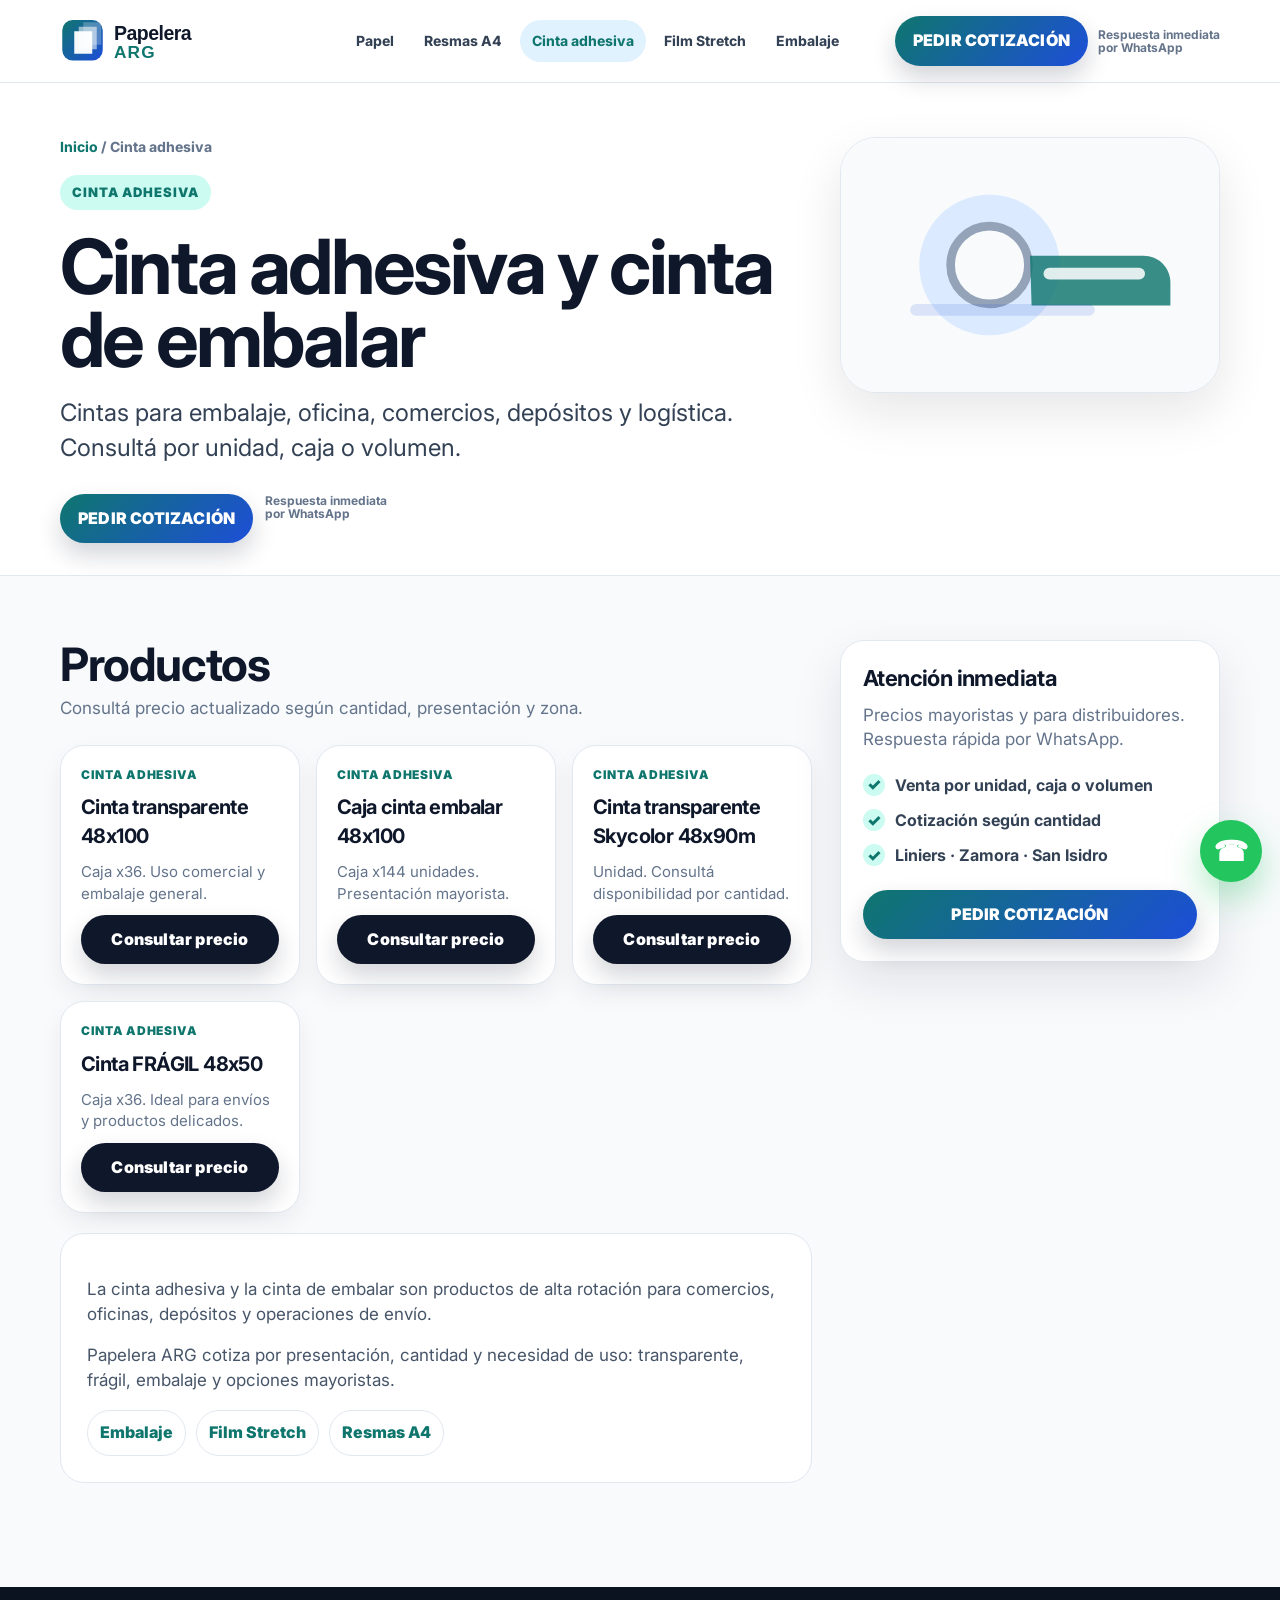
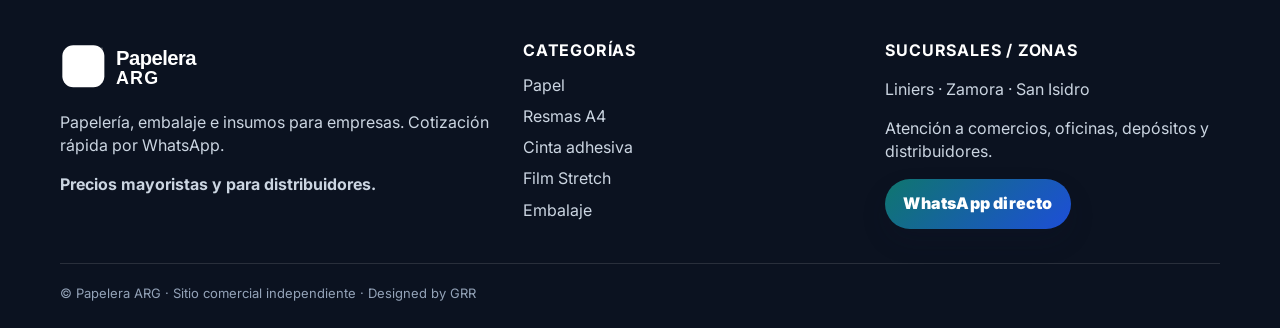
==== cinta-adhesiva.html @ 64fb4a9f "Add files via upload" ====
<!doctype html>
<html lang="es-AR">
<head>
  <meta charset="utf-8">
  <meta name="viewport" content="width=device-width, initial-scale=1">
  <title>Cinta adhesiva y cinta de embalar | Papelera ARG</title>
  <meta name="description" content="Cinta adhesiva, cinta transparente, cinta de embalar y cinta frágil. Cotización para empresas y distribuidores.">
  <link rel="canonical" href="https://www.papelera-arg.com.ar/cinta-adhesiva.html">
  <meta property="og:title" content="Cinta adhesiva y cinta de embalar | Papelera ARG">
  <meta property="og:description" content="Cinta adhesiva, cinta transparente, cinta de embalar y cinta frágil. Cotización para empresas y distribuidores.">
  <meta property="og:type" content="website">
  <meta property="og:url" content="https://www.papelera-arg.com.ar/cinta-adhesiva.html">
  <link rel="icon" href="assets/img/favicon.svg" type="image/svg+xml">
  <link rel="preconnect" href="https://fonts.googleapis.com">
  <link rel="preconnect" href="https://fonts.gstatic.com" crossorigin>
  <link href="https://fonts.googleapis.com/css2?family=Inter:wght@400;600;700;800;900&display=swap" rel="stylesheet">
  <link rel="stylesheet" href="assets/style.css">
  <script type="application/ld+json">
  {
    "@context":"https://schema.org",
    "@type":"LocalBusiness",
    "name":"Papelera ARG",
    "url":"https://www.papelera-arg.com.ar/cinta-adhesiva.html",
    "areaServed":"Argentina",
    "description":"Papelería, embalaje e insumos para empresas. Resmas A4, papel para impresora, cinta adhesiva, film stretch y embalaje.",
    "sameAs":[]
  }
  </script>
</head>
<body><header class="topbar">
  <div class="container nav">
    <a class="logo" href="index.html" aria-label="Papelera ARG"><img src="assets/img/logo.svg" alt="Papelera ARG"></a>
    <nav class="menu" data-menu><a class="" href="papel.html">Papel</a><a class="" href="resmas-a4.html">Resmas A4</a><a class="active" href="cinta-adhesiva.html">Cinta adhesiva</a><a class="" href="film-stretch.html">Film Stretch</a><a class="" href="embalaje.html">Embalaje</a></nav>
    <div class="cta-top">
      <a class="btn primary" href="https://wa.me/5491159468220?text=Hola%2C%20vengo%20de%20Papelera%20ARG.%20Quiero%20pedir%20cotizaci%C3%B3n%20por%20Cinta%20adhesiva." target="_blank" rel="noopener">PEDIR COTIZACIÓN</a>
      <span class="micro">Respuesta inmediata<br>por WhatsApp</span>
    </div>
    <button class="mobile-toggle" data-menu-toggle>Menú</button>
  </div>
</header>
<main>
<section class="page-hero">
  <div class="container page-grid">
    <div>
      <div class="breadcrumb"><a href="index.html">Inicio</a> / Cinta adhesiva</div>
      <span class="kicker">Cinta adhesiva</span>
      <h1>Cinta adhesiva y cinta de embalar</h1>
      <p class="lead">Cintas para embalaje, oficina, comercios, depósitos y logística. Consultá por unidad, caja o volumen.</p>
      <div class="hero-actions"><a class="btn primary" href="https://wa.me/5491159468220?text=Hola%2C%20vengo%20de%20Papelera%20ARG.%20Quiero%20pedir%20cotizaci%C3%B3n%20por%20Cinta%20adhesiva.">PEDIR COTIZACIÓN</a><span class="micro">Respuesta inmediata<br>por WhatsApp</span></div>
    </div>
    <div class="hero-visual"><img src="assets/img/cinta.svg" alt="Cinta adhesiva"></div>
  </div>
</section>
<section class="section">
  <div class="container page-grid">
    <div>
      <div class="section-head"><div><h2>Productos</h2><p>Consultá precio actualizado según cantidad, presentación y zona.</p></div></div>
      <div class="products"><article class="card product">
  <div class="eyebrow">Cinta adhesiva</div>
  <h3>Cinta transparente 48x100</h3>
  <p>Caja x36. Uso comercial y embalaje general.</p>
  <a class="btn full" href="https://wa.me/5491159468220?text=Hola%2C%20vengo%20de%20Papelera%20ARG.%20Quiero%20cotizar%20Cinta%20transparente%2048x100%20caja%20x36." target="_blank" rel="noopener">Consultar precio</a>
</article><article class="card product">
  <div class="eyebrow">Cinta adhesiva</div>
  <h3>Caja cinta embalar 48x100</h3>
  <p>Caja x144 unidades. Presentación mayorista.</p>
  <a class="btn full" href="https://wa.me/5491159468220?text=Hola%2C%20vengo%20de%20Papelera%20ARG.%20Quiero%20cotizar%20caja%20de%20cinta%20embalar%2048x100%20x144." target="_blank" rel="noopener">Consultar precio</a>
</article><article class="card product">
  <div class="eyebrow">Cinta adhesiva</div>
  <h3>Cinta transparente Skycolor 48x90m</h3>
  <p>Unidad. Consultá disponibilidad por cantidad.</p>
  <a class="btn full" href="https://wa.me/5491159468220?text=Hola%2C%20vengo%20de%20Papelera%20ARG.%20Quiero%20cotizar%20Cinta%20transparente%20Skycolor%2048x90m." target="_blank" rel="noopener">Consultar precio</a>
</article><article class="card product">
  <div class="eyebrow">Cinta adhesiva</div>
  <h3>Cinta FRÁGIL 48x50</h3>
  <p>Caja x36. Ideal para envíos y productos delicados.</p>
  <a class="btn full" href="https://wa.me/5491159468220?text=Hola%2C%20vengo%20de%20Papelera%20ARG.%20Quiero%20cotizar%20Cinta%20FR%C3%81GIL%2048x50%20caja%20x36." target="_blank" rel="noopener">Consultar precio</a>
</article></div>
      <div class="seo-text">
        <p>La cinta adhesiva y la cinta de embalar son productos de alta rotación para comercios, oficinas, depósitos y operaciones de envío.</p><p>Papelera ARG cotiza por presentación, cantidad y necesidad de uso: transparente, frágil, embalaje y opciones mayoristas.</p>
        <div class="related"><a href="embalaje.html">Embalaje</a><a href="film-stretch.html">Film Stretch</a><a href="resmas-a4.html">Resmas A4</a></div>
      </div>
    </div>
    <aside class="sidebox">
      <h3>Atención inmediata</h3>
      <p class="muted">Precios mayoristas y para distribuidores. Respuesta rápida por WhatsApp.</p>
      <div class="checks">
        <div class="check">Venta por unidad, caja o volumen</div>
        <div class="check">Cotización según cantidad</div>
        <div class="check">Liniers · Zamora · San Isidro</div>
      </div>
      <a class="btn primary full" href="https://wa.me/5491159468220?text=Hola%2C%20vengo%20de%20Papelera%20ARG.%20Quiero%20pedir%20cotizaci%C3%B3n%20por%20Cinta%20adhesiva.">PEDIR COTIZACIÓN</a>
    </aside>
  </div>
</section>
</main><footer class="footer">
  <div class="container">
    <div class="footer-grid">
      <div>
        <img src="assets/img/logo.svg" alt="Papelera ARG" style="height:56px;filter:brightness(0) invert(1);margin-bottom:14px">
        <p>Papelería, embalaje e insumos para empresas. Cotización rápida por WhatsApp.</p>
        <p><strong>Precios mayoristas y para distribuidores.</strong></p>
      </div>
      <div>
        <h4>Categorías</h4>
        <div class="footer-links">
          <a href="papel.html">Papel</a><a href="resmas-a4.html">Resmas A4</a><a href="cinta-adhesiva.html">Cinta adhesiva</a><a href="film-stretch.html">Film Stretch</a><a href="embalaje.html">Embalaje</a>
        </div>
      </div>
      <div>
        <h4>Sucursales / zonas</h4>
        <p>Liniers · Zamora · San Isidro</p>
        <p>Atención a comercios, oficinas, depósitos y distribuidores.</p>
        <a class="btn primary" href="https://wa.me/5491159468220?text=Hola%2C%20vengo%20de%20Papelera%20ARG.%20Quiero%20pedir%20una%20cotizaci%C3%B3n.">WhatsApp directo</a>
      </div>
    </div>
    <div class="copy">© Papelera ARG · Sitio comercial independiente · Designed by GRR</div>
  </div>
</footer>
<a class="float-wa" href="https://wa.me/5491159468220?text=Hola%2C%20vengo%20de%20Papelera%20ARG.%20Quiero%20pedir%20una%20cotizaci%C3%B3n.">☎</a>
<script src="assets/app.js"></script>
</body></html>
---- assets/style.css ----
:root{
  --bg:#f8fafc;
  --paper:#ffffff;
  --ink:#0f172a;
  --muted:#64748b;
  --line:#e2e8f0;
  --brand:#0f766e;
  --brand2:#1d4ed8;
  --accent:#0ea5e9;
  --dark:#0b1220;
  --shadow:0 20px 50px rgba(15,23,42,.10);
  --radius:24px;
}
*{box-sizing:border-box}
html{scroll-behavior:smooth}
body{margin:0;font-family:Inter,system-ui,-apple-system,Segoe UI,Roboto,Arial,sans-serif;color:var(--ink);background:var(--bg);line-height:1.45}
a{color:inherit;text-decoration:none}
img{max-width:100%;display:block}
.container{width:min(1160px,92vw);margin:auto}
.topbar{position:sticky;top:0;z-index:50;background:rgba(255,255,255,.92);backdrop-filter:blur(16px);border-bottom:1px solid var(--line)}
.nav{height:82px;display:flex;align-items:center;gap:22px;justify-content:space-between}
.logo{display:flex;align-items:center;min-width:190px}
.logo img{height:54px;width:auto}
.menu{display:flex;align-items:center;gap:6px;flex:1;justify-content:center}
.menu a{font-size:14px;font-weight:750;color:#334155;padding:11px 12px;border-radius:999px;white-space:nowrap}
.menu a:hover,.menu a.active{background:#e0f2fe;color:#0f766e}
.cta-top{display:flex;align-items:center;gap:10px;white-space:nowrap}
.btn{display:inline-flex;align-items:center;justify-content:center;border:0;border-radius:999px;padding:13px 18px;font-weight:900;letter-spacing:.2px;cursor:pointer;transition:.18s;background:var(--ink);color:#fff;box-shadow:0 12px 24px rgba(15,23,42,.18)}
.btn:hover{transform:translateY(-1px);box-shadow:0 16px 30px rgba(15,23,42,.22)}
.btn.primary{background:linear-gradient(135deg,var(--brand),var(--brand2));color:#fff}
.btn.light{background:#fff;color:var(--ink);border:1px solid var(--line);box-shadow:none}
.btn.full{width:100%}
.micro{font-size:12px;color:var(--muted);font-weight:700;line-height:1.1;display:block}
.mobile-toggle{display:none;background:#fff;border:1px solid var(--line);border-radius:14px;padding:11px 12px;font-weight:900;color:var(--ink)}
.hero{padding:66px 0 34px;background:radial-gradient(circle at 75% 10%,#dbeafe 0,transparent 35%),linear-gradient(180deg,#ffffff 0,#f8fafc 100%)}
.hero-grid{display:grid;grid-template-columns:1.05fr .95fr;gap:40px;align-items:center}
.kicker{display:inline-flex;align-items:center;gap:8px;color:#0f766e;font-weight:900;font-size:13px;text-transform:uppercase;letter-spacing:.9px;background:#ccfbf1;padding:8px 12px;border-radius:999px}
h1{font-size:clamp(38px,6vw,76px);letter-spacing:-2.8px;line-height:.96;margin:20px 0;color:var(--ink)}
.lead{font-size:clamp(18px,2.2vw,24px);color:#334155;max-width:710px;margin:0 0 28px}
.hero-actions{display:flex;gap:12px;flex-wrap:wrap;margin-top:24px}
.trust-row{display:grid;grid-template-columns:repeat(3,1fr);gap:12px;margin-top:28px}
.trust{background:#fff;border:1px solid var(--line);border-radius:18px;padding:14px 16px;box-shadow:0 8px 22px rgba(15,23,42,.05)}
.trust strong{display:block;font-size:15px}.trust span{font-size:13px;color:var(--muted);font-weight:650}
.hero-visual{border-radius:36px;overflow:hidden;box-shadow:var(--shadow);border:1px solid #e2e8f0;background:#fff}
.section{padding:64px 0}
.section.tight{padding:42px 0}
.section-head{display:flex;align-items:end;justify-content:space-between;gap:20px;margin-bottom:24px}
h2{font-size:clamp(28px,4vw,46px);letter-spacing:-1.4px;line-height:1.05;margin:0}
.section-head p,.muted{color:var(--muted);font-size:17px;margin:8px 0 0;max-width:680px}
.grid{display:grid;gap:18px}
.grid.cols-5{grid-template-columns:repeat(5,1fr)}
.grid.cols-3{grid-template-columns:repeat(3,1fr)}
.grid.cols-2{grid-template-columns:repeat(2,1fr)}
.card{background:#fff;border:1px solid var(--line);border-radius:var(--radius);padding:20px;box-shadow:0 10px 25px rgba(15,23,42,.06);min-height:100%}
.cat-card{padding:0;overflow:hidden;display:flex;flex-direction:column}
.cat-card img{aspect-ratio:1.35/1;object-fit:cover;background:#f1f5f9}
.cat-body{padding:20px;display:flex;flex-direction:column;gap:12px;flex:1}
h3{font-size:22px;letter-spacing:-.6px;margin:0}
.card p{color:var(--muted);margin:0;font-size:15px}
.tags{display:flex;gap:8px;flex-wrap:wrap;margin-top:auto}
.tag{font-size:12px;font-weight:850;color:#0f766e;background:#ccfbf1;padding:7px 9px;border-radius:999px}
.dark-band{background:#0b1220;color:#fff;padding:62px 0;border-radius:36px;margin:16px 0;overflow:hidden;position:relative}
.dark-band:before{content:"";position:absolute;inset:-100px -20%;background:radial-gradient(circle at 80% 20%,rgba(14,165,233,.35),transparent 34%),radial-gradient(circle at 10% 50%,rgba(15,118,110,.45),transparent 30%)}
.dark-band .container{position:relative}
.dark-band h2,.dark-band h3{color:#fff}.dark-band p{color:#cbd5e1}
.eco{display:grid;grid-template-columns:1fr 1fr;gap:22px;align-items:center}
.eco-list{display:grid;gap:12px;margin-top:22px}
.eco-item{background:rgba(255,255,255,.08);border:1px solid rgba(255,255,255,.14);border-radius:16px;padding:14px 16px;font-weight:800;color:#e2e8f0}
.products{display:grid;grid-template-columns:repeat(3,1fr);gap:16px}
.product{display:flex;flex-direction:column;gap:10px}
.product .eyebrow{font-size:12px;text-transform:uppercase;letter-spacing:.7px;color:#0f766e;font-weight:950}
.product h3{font-size:20px}.product p{min-height:44px}
.branch-grid{display:grid;grid-template-columns:repeat(3,1fr);gap:16px}
.branch{background:#fff;border:1px solid var(--line);border-radius:20px;padding:18px}.branch strong{font-size:18px}.branch p{margin:6px 0 0;color:var(--muted)}
.page-hero{padding:54px 0 32px;background:#fff;border-bottom:1px solid var(--line)}
.breadcrumb{color:var(--muted);font-weight:750;font-size:14px;margin-bottom:18px}.breadcrumb a{color:#0f766e}
.page-grid{display:grid;grid-template-columns:1fr 380px;gap:28px;align-items:start}
.sidebox{position:sticky;top:104px;background:#fff;border:1px solid var(--line);border-radius:24px;padding:22px;box-shadow:var(--shadow)}
.checks{display:grid;gap:12px;margin:22px 0}.check{display:flex;gap:10px;align-items:flex-start;color:#334155;font-weight:700}.check:before{content:"✓";display:inline-flex;align-items:center;justify-content:center;width:22px;height:22px;border-radius:50%;background:#ccfbf1;color:#0f766e;font-weight:950;flex:0 0 22px}
.seo-text{background:#fff;border:1px solid var(--line);border-radius:24px;padding:26px;margin-top:20px}.seo-text p{color:#475569;font-size:17px}
.related{display:flex;gap:10px;flex-wrap:wrap;margin-top:18px}.related a{border:1px solid var(--line);background:#fff;border-radius:999px;padding:10px 12px;font-weight:850;color:#0f766e}
.footer{background:#0b1220;color:#fff;padding:52px 0 26px;margin-top:40px}
.footer-grid{display:grid;grid-template-columns:1.3fr 1fr 1fr;gap:28px}.footer p,.footer a{color:#cbd5e1}.footer h4{margin:0 0 12px;font-size:16px;text-transform:uppercase;letter-spacing:.8px;color:#fff}.footer-links{display:grid;gap:8px}.copy{border-top:1px solid rgba(255,255,255,.12);margin-top:34px;padding-top:20px;color:#94a3b8;font-size:13px}
.float-wa{position:fixed;right:18px;bottom:18px;z-index:60;width:62px;height:62px;border-radius:50%;display:flex;align-items:center;justify-content:center;background:#22c55e;color:#fff;box-shadow:0 16px 34px rgba(34,197,94,.34);font-weight:950;font-size:28px}
.float-wa:hover{transform:translateY(-2px)}
.notice{background:#fff7ed;border:1px solid #fed7aa;color:#9a3412;border-radius:18px;padding:14px 16px;font-weight:800;margin-top:18px}
@media(max-width:1020px){.menu{display:none;position:absolute;top:82px;left:0;right:0;background:#fff;border-bottom:1px solid var(--line);padding:12px;width:100%;box-shadow:0 20px 40px rgba(15,23,42,.08)}.menu.open{display:grid;grid-template-columns:repeat(2,1fr)}.mobile-toggle{display:inline-flex}.cta-top .micro{display:none}.nav{position:relative}.hero-grid,.page-grid,.eco{grid-template-columns:1fr}.grid.cols-5{grid-template-columns:repeat(2,1fr)}.grid.cols-3,.products,.branch-grid,.footer-grid{grid-template-columns:1fr}.sidebox{position:relative;top:auto}.hero{padding-top:42px}}
@media(max-width:640px){.nav{height:auto;min-height:76px;gap:10px;flex-wrap:wrap;padding:12px 0}.logo img{height:48px}.cta-top{order:3;width:100%}.cta-top .btn{width:100%}.menu{top:126px}.menu.open{grid-template-columns:1fr}.hero-actions .btn{width:100%}.trust-row{grid-template-columns:1fr}.grid.cols-5{grid-template-columns:1fr}h1{letter-spacing:-1.6px}.section{padding:46px 0}.section-head{display:block}.float-wa{width:56px;height:56px;font-size:24px}}
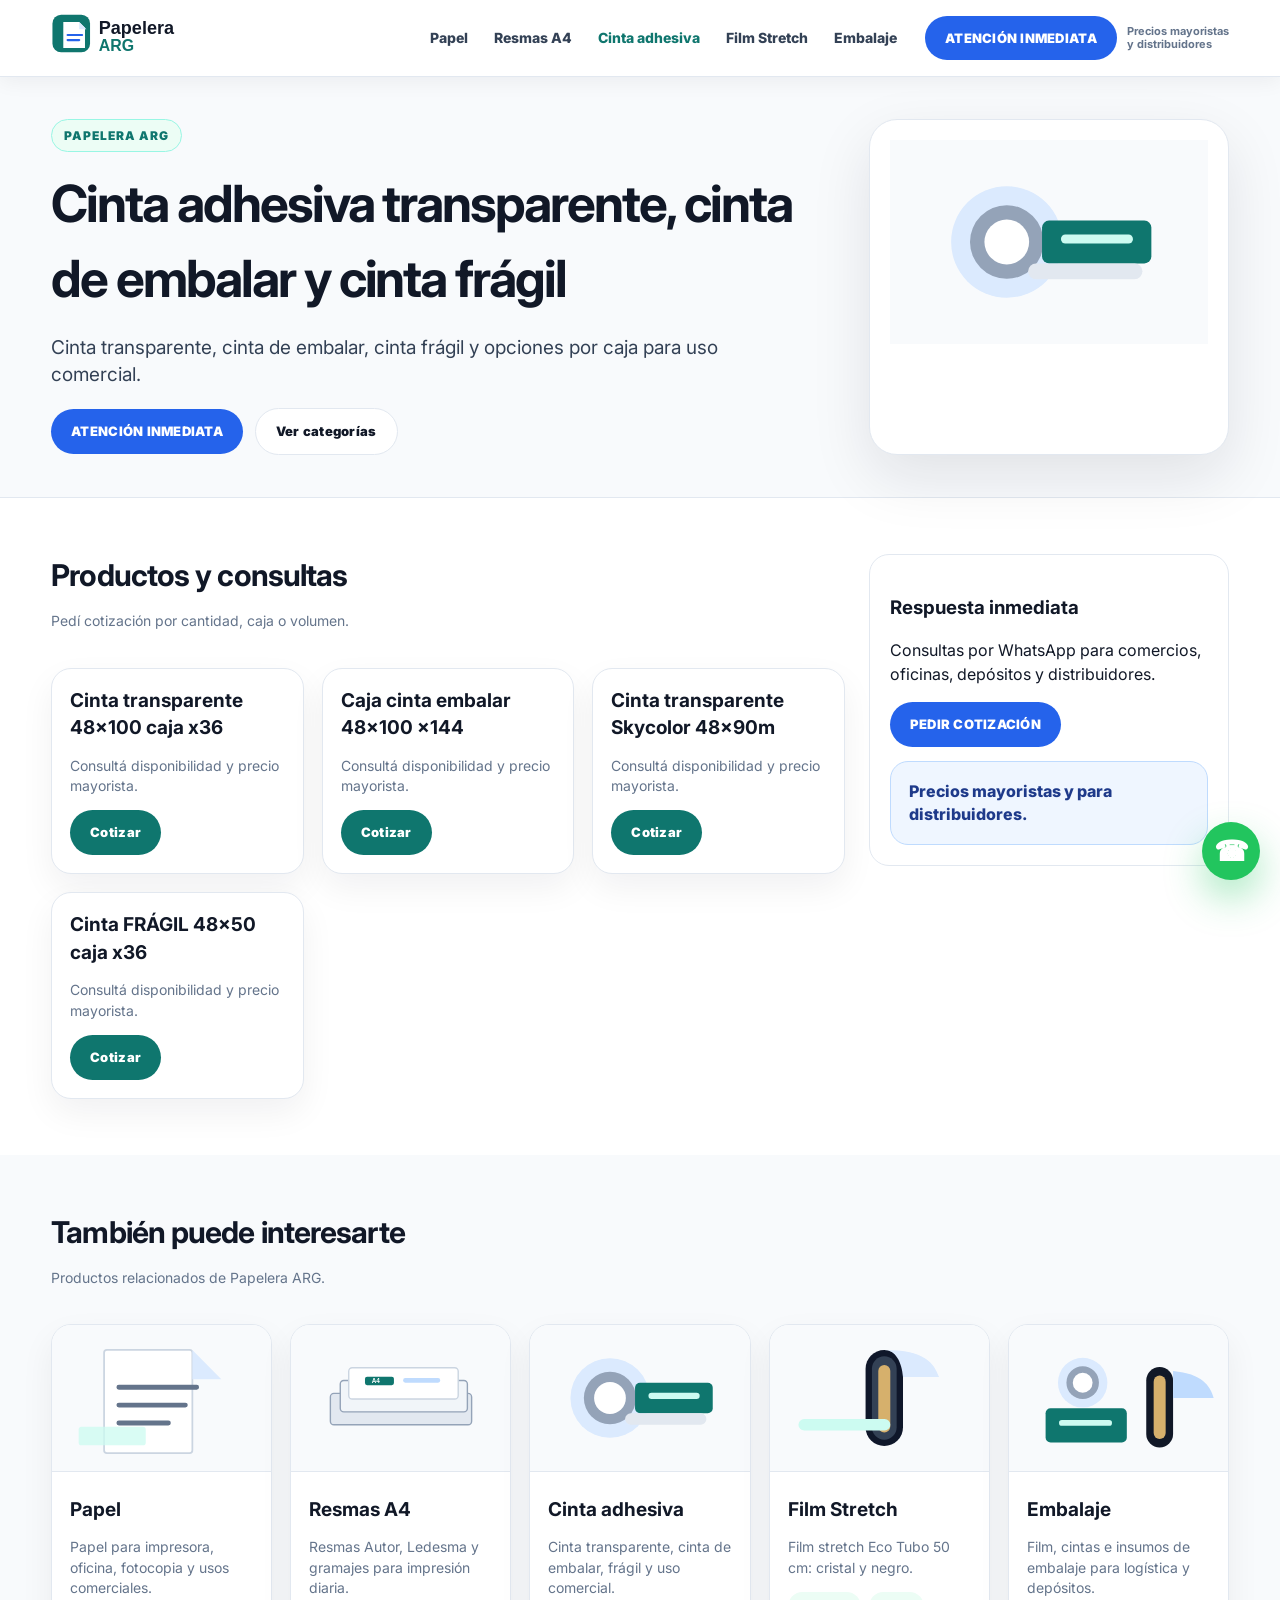
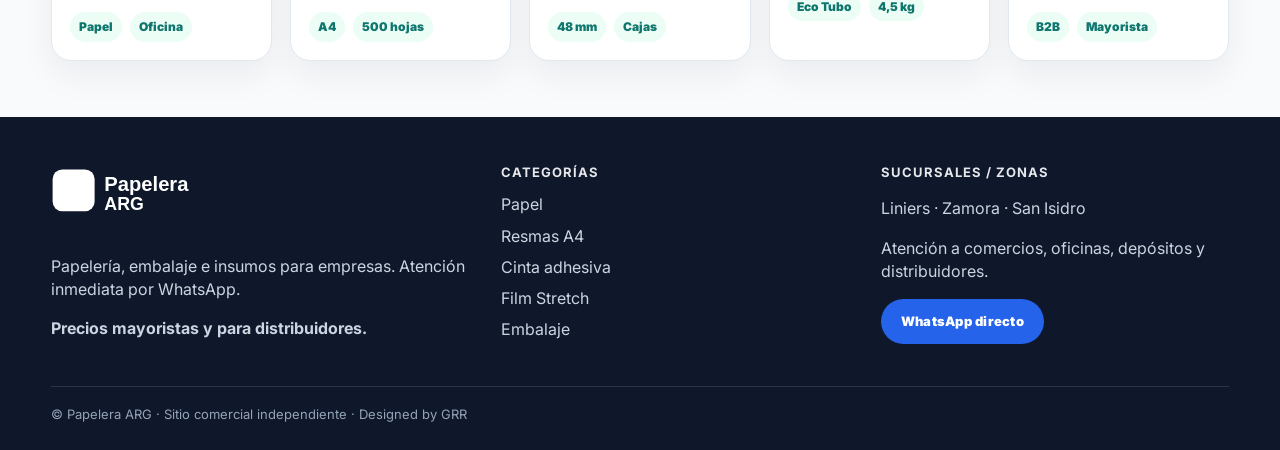
==== commit 1bbfcae9: "Add files via upload update" ====
--- a/cinta-adhesiva.html
+++ b/cinta-adhesiva.html
@@ -1,122 +1 @@
-<!doctype html>
-<html lang="es-AR">
-<head>
-  <meta charset="utf-8">
-  <meta name="viewport" content="width=device-width, initial-scale=1">
-  <title>Cinta adhesiva y cinta de embalar | Papelera ARG</title>
-  <meta name="description" content="Cinta adhesiva, cinta transparente, cinta de embalar y cinta frágil. Cotización para empresas y distribuidores.">
-  <link rel="canonical" href="https://www.papelera-arg.com.ar/cinta-adhesiva.html">
-  <meta property="og:title" content="Cinta adhesiva y cinta de embalar | Papelera ARG">
-  <meta property="og:description" content="Cinta adhesiva, cinta transparente, cinta de embalar y cinta frágil. Cotización para empresas y distribuidores.">
-  <meta property="og:type" content="website">
-  <meta property="og:url" content="https://www.papelera-arg.com.ar/cinta-adhesiva.html">
-  <link rel="icon" href="assets/img/favicon.svg" type="image/svg+xml">
-  <link rel="preconnect" href="https://fonts.googleapis.com">
-  <link rel="preconnect" href="https://fonts.gstatic.com" crossorigin>
-  <link href="https://fonts.googleapis.com/css2?family=Inter:wght@400;600;700;800;900&display=swap" rel="stylesheet">
-  <link rel="stylesheet" href="assets/style.css">
-  <script type="application/ld+json">
-  {
-    "@context":"https://schema.org",
-    "@type":"LocalBusiness",
-    "name":"Papelera ARG",
-    "url":"https://www.papelera-arg.com.ar/cinta-adhesiva.html",
-    "areaServed":"Argentina",
-    "description":"Papelería, embalaje e insumos para empresas. Resmas A4, papel para impresora, cinta adhesiva, film stretch y embalaje.",
-    "sameAs":[]
-  }
-  </script>
-</head>
-<body><header class="topbar">
-  <div class="container nav">
-    <a class="logo" href="index.html" aria-label="Papelera ARG"><img src="assets/img/logo.svg" alt="Papelera ARG"></a>
-    <nav class="menu" data-menu><a class="" href="papel.html">Papel</a><a class="" href="resmas-a4.html">Resmas A4</a><a class="active" href="cinta-adhesiva.html">Cinta adhesiva</a><a class="" href="film-stretch.html">Film Stretch</a><a class="" href="embalaje.html">Embalaje</a></nav>
-    <div class="cta-top">
-      <a class="btn primary" href="https://wa.me/5491159468220?text=Hola%2C%20vengo%20de%20Papelera%20ARG.%20Quiero%20pedir%20cotizaci%C3%B3n%20por%20Cinta%20adhesiva." target="_blank" rel="noopener">PEDIR COTIZACIÓN</a>
-      <span class="micro">Respuesta inmediata<br>por WhatsApp</span>
-    </div>
-    <button class="mobile-toggle" data-menu-toggle>Menú</button>
-  </div>
-</header>
-<main>
-<section class="page-hero">
-  <div class="container page-grid">
-    <div>
-      <div class="breadcrumb"><a href="index.html">Inicio</a> / Cinta adhesiva</div>
-      <span class="kicker">Cinta adhesiva</span>
-      <h1>Cinta adhesiva y cinta de embalar</h1>
-      <p class="lead">Cintas para embalaje, oficina, comercios, depósitos y logística. Consultá por unidad, caja o volumen.</p>
-      <div class="hero-actions"><a class="btn primary" href="https://wa.me/5491159468220?text=Hola%2C%20vengo%20de%20Papelera%20ARG.%20Quiero%20pedir%20cotizaci%C3%B3n%20por%20Cinta%20adhesiva.">PEDIR COTIZACIÓN</a><span class="micro">Respuesta inmediata<br>por WhatsApp</span></div>
-    </div>
-    <div class="hero-visual"><img src="assets/img/cinta.svg" alt="Cinta adhesiva"></div>
-  </div>
-</section>
-<section class="section">
-  <div class="container page-grid">
-    <div>
-      <div class="section-head"><div><h2>Productos</h2><p>Consultá precio actualizado según cantidad, presentación y zona.</p></div></div>
-      <div class="products"><article class="card product">
-  <div class="eyebrow">Cinta adhesiva</div>
-  <h3>Cinta transparente 48x100</h3>
-  <p>Caja x36. Uso comercial y embalaje general.</p>
-  <a class="btn full" href="https://wa.me/5491159468220?text=Hola%2C%20vengo%20de%20Papelera%20ARG.%20Quiero%20cotizar%20Cinta%20transparente%2048x100%20caja%20x36." target="_blank" rel="noopener">Consultar precio</a>
-</article><article class="card product">
-  <div class="eyebrow">Cinta adhesiva</div>
-  <h3>Caja cinta embalar 48x100</h3>
-  <p>Caja x144 unidades. Presentación mayorista.</p>
-  <a class="btn full" href="https://wa.me/5491159468220?text=Hola%2C%20vengo%20de%20Papelera%20ARG.%20Quiero%20cotizar%20caja%20de%20cinta%20embalar%2048x100%20x144." target="_blank" rel="noopener">Consultar precio</a>
-</article><article class="card product">
-  <div class="eyebrow">Cinta adhesiva</div>
-  <h3>Cinta transparente Skycolor 48x90m</h3>
-  <p>Unidad. Consultá disponibilidad por cantidad.</p>
-  <a class="btn full" href="https://wa.me/5491159468220?text=Hola%2C%20vengo%20de%20Papelera%20ARG.%20Quiero%20cotizar%20Cinta%20transparente%20Skycolor%2048x90m." target="_blank" rel="noopener">Consultar precio</a>
-</article><article class="card product">
-  <div class="eyebrow">Cinta adhesiva</div>
-  <h3>Cinta FRÁGIL 48x50</h3>
-  <p>Caja x36. Ideal para envíos y productos delicados.</p>
-  <a class="btn full" href="https://wa.me/5491159468220?text=Hola%2C%20vengo%20de%20Papelera%20ARG.%20Quiero%20cotizar%20Cinta%20FR%C3%81GIL%2048x50%20caja%20x36." target="_blank" rel="noopener">Consultar precio</a>
-</article></div>
-      <div class="seo-text">
-        <p>La cinta adhesiva y la cinta de embalar son productos de alta rotación para comercios, oficinas, depósitos y operaciones de envío.</p><p>Papelera ARG cotiza por presentación, cantidad y necesidad de uso: transparente, frágil, embalaje y opciones mayoristas.</p>
-        <div class="related"><a href="embalaje.html">Embalaje</a><a href="film-stretch.html">Film Stretch</a><a href="resmas-a4.html">Resmas A4</a></div>
-      </div>
-    </div>
-    <aside class="sidebox">
-      <h3>Atención inmediata</h3>
-      <p class="muted">Precios mayoristas y para distribuidores. Respuesta rápida por WhatsApp.</p>
-      <div class="checks">
-        <div class="check">Venta por unidad, caja o volumen</div>
-        <div class="check">Cotización según cantidad</div>
-        <div class="check">Liniers · Zamora · San Isidro</div>
-      </div>
-      <a class="btn primary full" href="https://wa.me/5491159468220?text=Hola%2C%20vengo%20de%20Papelera%20ARG.%20Quiero%20pedir%20cotizaci%C3%B3n%20por%20Cinta%20adhesiva.">PEDIR COTIZACIÓN</a>
-    </aside>
-  </div>
-</section>
-</main><footer class="footer">
-  <div class="container">
-    <div class="footer-grid">
-      <div>
-        <img src="assets/img/logo.svg" alt="Papelera ARG" style="height:56px;filter:brightness(0) invert(1);margin-bottom:14px">
-        <p>Papelería, embalaje e insumos para empresas. Cotización rápida por WhatsApp.</p>
-        <p><strong>Precios mayoristas y para distribuidores.</strong></p>
-      </div>
-      <div>
-        <h4>Categorías</h4>
-        <div class="footer-links">
-          <a href="papel.html">Papel</a><a href="resmas-a4.html">Resmas A4</a><a href="cinta-adhesiva.html">Cinta adhesiva</a><a href="film-stretch.html">Film Stretch</a><a href="embalaje.html">Embalaje</a>
-        </div>
-      </div>
-      <div>
-        <h4>Sucursales / zonas</h4>
-        <p>Liniers · Zamora · San Isidro</p>
-        <p>Atención a comercios, oficinas, depósitos y distribuidores.</p>
-        <a class="btn primary" href="https://wa.me/5491159468220?text=Hola%2C%20vengo%20de%20Papelera%20ARG.%20Quiero%20pedir%20una%20cotizaci%C3%B3n.">WhatsApp directo</a>
-      </div>
-    </div>
-    <div class="copy">© Papelera ARG · Sitio comercial independiente · Designed by GRR</div>
-  </div>
-</footer>
-<a class="float-wa" href="https://wa.me/5491159468220?text=Hola%2C%20vengo%20de%20Papelera%20ARG.%20Quiero%20pedir%20una%20cotizaci%C3%B3n.">☎</a>
-<script src="assets/app.js"></script>
-</body></html>+<!doctype html><html lang="es-AR"><head><meta charset="utf-8"><meta name="viewport" content="width=device-width, initial-scale=1"><title>Cinta adhesiva transparente, cinta de embalar y cinta frágil | Papelera ARG</title><meta name="description" content="Cinta transparente, cinta de embalar, cinta frágil y opciones por caja para uso comercial."><link rel="canonical" href="https://www.papelera-arg.com.ar/cinta-adhesiva.html"><meta property="og:title" content="Cinta adhesiva transparente, cinta de embalar y cinta frágil | Papelera ARG"><meta property="og:description" content="Cinta transparente, cinta de embalar, cinta frágil y opciones por caja para uso comercial."><meta property="og:type" content="website"><link rel="icon" href="assets/img/favicon.svg" type="image/svg+xml"><link rel="preconnect" href="https://fonts.googleapis.com"><link rel="preconnect" href="https://fonts.gstatic.com" crossorigin><link href="https://fonts.googleapis.com/css2?family=Inter:wght@400;600;700;800;900&display=swap" rel="stylesheet"><link rel="stylesheet" href="assets/style.css"></head><body><header class="topbar"><div class="container nav"><a class="logo" href="index.html"><img src="assets/img/logo.svg" alt="Papelera ARG"></a><nav class="menu" data-menu><a class="" href="papel.html">Papel</a><a class="" href="resmas-a4.html">Resmas A4</a><a class="active" href="cinta-adhesiva.html">Cinta adhesiva</a><a class="" href="film-stretch.html">Film Stretch</a><a class="" href="embalaje.html">Embalaje</a></nav><div class="top-action"><a class="btn primary" href="https://wa.me/5491159468220?text=Hola%2C%20vengo%20de%20Papelera%20ARG.%20Quiero%20atenci%C3%B3n%20inmediata%20por%20una%20cotizaci%C3%B3n." target="_blank" rel="noopener">ATENCIÓN INMEDIATA</a><span class="micro">Precios mayoristas<br>y distribuidores</span></div><button class="mobile-toggle" data-menu-toggle>Menú</button></div></header><main><section class="page-hero"><div class="container content-grid"><div><span class="kicker">Papelera ARG</span><h1>Cinta adhesiva transparente, cinta de embalar y cinta frágil</h1><p>Cinta transparente, cinta de embalar, cinta frágil y opciones por caja para uso comercial.</p><div class="hero-actions"><a class="btn primary" href="https://wa.me/5491159468220?text=Hola%2C%20vengo%20de%20Papelera%20ARG.%20Quiero%20cotizar%20cinta%20adhesiva%20/%20cinta%20de%20embalar." target="_blank">ATENCIÓN INMEDIATA</a><a class="btn outline" href="index.html#productos">Ver categorías</a></div></div><div class="hero-visual"><img src="assets/img/cinta.svg" alt="Cinta adhesiva"></div></div></section><section class="section"><div class="container content-grid"><div><div class="section-head"><div><h2>Productos y consultas</h2><p>Pedí cotización por cantidad, caja o volumen.</p></div></div><div class="grid cols-3"><div class="card product"><h3>Cinta transparente 48x100 caja x36</h3><p>Consultá disponibilidad y precio mayorista.</p><a class="btn green" href="https://wa.me/5491159468220?text=Hola%2C%20vengo%20de%20Papelera%20ARG.%20Quiero%20cotizar%20cinta%20adhesiva%20/%20cinta%20de%20embalar.%20Producto%3A%20Cinta%20transparente%2048x100%20caja%20x36" target="_blank">Cotizar</a></div><div class="card product"><h3>Caja cinta embalar 48x100 x144</h3><p>Consultá disponibilidad y precio mayorista.</p><a class="btn green" href="https://wa.me/5491159468220?text=Hola%2C%20vengo%20de%20Papelera%20ARG.%20Quiero%20cotizar%20cinta%20adhesiva%20/%20cinta%20de%20embalar.%20Producto%3A%20Caja%20cinta%20embalar%2048x100%20x144" target="_blank">Cotizar</a></div><div class="card product"><h3>Cinta transparente Skycolor 48x90m</h3><p>Consultá disponibilidad y precio mayorista.</p><a class="btn green" href="https://wa.me/5491159468220?text=Hola%2C%20vengo%20de%20Papelera%20ARG.%20Quiero%20cotizar%20cinta%20adhesiva%20/%20cinta%20de%20embalar.%20Producto%3A%20Cinta%20transparente%20Skycolor%2048x90m" target="_blank">Cotizar</a></div><div class="card product"><h3>Cinta FRÁGIL 48x50 caja x36</h3><p>Consultá disponibilidad y precio mayorista.</p><a class="btn green" href="https://wa.me/5491159468220?text=Hola%2C%20vengo%20de%20Papelera%20ARG.%20Quiero%20cotizar%20cinta%20adhesiva%20/%20cinta%20de%20embalar.%20Producto%3A%20Cinta%20FR%C3%81GIL%2048x50%20caja%20x36" target="_blank">Cotizar</a></div></div></div><aside class="sidebox"><h3>Respuesta inmediata</h3><p>Consultas por WhatsApp para comercios, oficinas, depósitos y distribuidores.</p><a class="btn primary" href="https://wa.me/5491159468220?text=Hola%2C%20vengo%20de%20Papelera%20ARG.%20Quiero%20cotizar%20cinta%20adhesiva%20/%20cinta%20de%20embalar." target="_blank">PEDIR COTIZACIÓN</a><div style="height:14px"></div><div class="notice">Precios mayoristas y para distribuidores.</div></aside></div></section><section class="section alt"><div class="container"><div class="section-head"><div><h2>También puede interesarte</h2><p>Productos relacionados de Papelera ARG.</p></div></div><div class="grid cols-5"><a class="card cat-card" href="papel.html"><img src="assets/img/papel.svg" alt="Papel" loading="lazy"><div class="cat-body"><h3>Papel</h3><p>Papel para impresora, oficina, fotocopia y usos comerciales.</p><div class="tags"><span class="tag">Papel</span><span class="tag">Oficina</span></div></div></a><a class="card cat-card" href="resmas-a4.html"><img src="assets/img/resmas.svg" alt="Resmas A4" loading="lazy"><div class="cat-body"><h3>Resmas A4</h3><p>Resmas Autor, Ledesma y gramajes para impresión diaria.</p><div class="tags"><span class="tag">A4</span><span class="tag">500 hojas</span></div></div></a><a class="card cat-card" href="cinta-adhesiva.html"><img src="assets/img/cinta.svg" alt="Cinta adhesiva" loading="lazy"><div class="cat-body"><h3>Cinta adhesiva</h3><p>Cinta transparente, cinta de embalar, frágil y uso comercial.</p><div class="tags"><span class="tag">48 mm</span><span class="tag">Cajas</span></div></div></a><a class="card cat-card" href="film-stretch.html"><img src="assets/img/film.svg" alt="Film Stretch" loading="lazy"><div class="cat-body"><h3>Film Stretch</h3><p>Film stretch Eco Tubo 50 cm: cristal y negro.</p><div class="tags"><span class="tag">Eco Tubo</span><span class="tag">4,5 kg</span></div></div></a><a class="card cat-card" href="embalaje.html"><img src="assets/img/embalaje.svg" alt="Embalaje" loading="lazy"><div class="cat-body"><h3>Embalaje</h3><p>Film, cintas e insumos de embalaje para logística y depósitos.</p><div class="tags"><span class="tag">B2B</span><span class="tag">Mayorista</span></div></div></a></div></div></section></main><footer class="footer"><div class="container"><div class="footer-grid"><div><img src="assets/img/logo.svg" alt="Papelera ARG" style="height:58px;filter:brightness(0) invert(1);margin-bottom:12px"><p>Papelería, embalaje e insumos para empresas. Atención inmediata por WhatsApp.</p><p><strong>Precios mayoristas y para distribuidores.</strong></p></div><div><h4>Categorías</h4><div class="footer-links"><a href="papel.html">Papel</a><a href="resmas-a4.html">Resmas A4</a><a href="cinta-adhesiva.html">Cinta adhesiva</a><a href="film-stretch.html">Film Stretch</a><a href="embalaje.html">Embalaje</a></div></div><div><h4>Sucursales / zonas</h4><p>Liniers · Zamora · San Isidro</p><p>Atención a comercios, oficinas, depósitos y distribuidores.</p><a class="btn primary" href="https://wa.me/5491159468220?text=Hola%2C%20vengo%20de%20Papelera%20ARG.%20Quiero%20pedir%20una%20cotizaci%C3%B3n." target="_blank">WhatsApp directo</a></div></div><div class="copy">© Papelera ARG · Sitio comercial independiente · Designed by GRR</div></div></footer><a class="float-wa" href="https://wa.me/5491159468220?text=Hola%2C%20vengo%20de%20Papelera%20ARG.%20Quiero%20pedir%20una%20cotizaci%C3%B3n." target="_blank">☎</a><script src="assets/app.js"></script></body></html>
--- a/assets/style.css
+++ b/assets/style.css
@@ -1,88 +1,2 @@
-:root{
-  --bg:#f8fafc;
-  --paper:#ffffff;
-  --ink:#0f172a;
-  --muted:#64748b;
-  --line:#e2e8f0;
-  --brand:#0f766e;
-  --brand2:#1d4ed8;
-  --accent:#0ea5e9;
-  --dark:#0b1220;
-  --shadow:0 20px 50px rgba(15,23,42,.10);
-  --radius:24px;
-}
-*{box-sizing:border-box}
-html{scroll-behavior:smooth}
-body{margin:0;font-family:Inter,system-ui,-apple-system,Segoe UI,Roboto,Arial,sans-serif;color:var(--ink);background:var(--bg);line-height:1.45}
-a{color:inherit;text-decoration:none}
-img{max-width:100%;display:block}
-.container{width:min(1160px,92vw);margin:auto}
-.topbar{position:sticky;top:0;z-index:50;background:rgba(255,255,255,.92);backdrop-filter:blur(16px);border-bottom:1px solid var(--line)}
-.nav{height:82px;display:flex;align-items:center;gap:22px;justify-content:space-between}
-.logo{display:flex;align-items:center;min-width:190px}
-.logo img{height:54px;width:auto}
-.menu{display:flex;align-items:center;gap:6px;flex:1;justify-content:center}
-.menu a{font-size:14px;font-weight:750;color:#334155;padding:11px 12px;border-radius:999px;white-space:nowrap}
-.menu a:hover,.menu a.active{background:#e0f2fe;color:#0f766e}
-.cta-top{display:flex;align-items:center;gap:10px;white-space:nowrap}
-.btn{display:inline-flex;align-items:center;justify-content:center;border:0;border-radius:999px;padding:13px 18px;font-weight:900;letter-spacing:.2px;cursor:pointer;transition:.18s;background:var(--ink);color:#fff;box-shadow:0 12px 24px rgba(15,23,42,.18)}
-.btn:hover{transform:translateY(-1px);box-shadow:0 16px 30px rgba(15,23,42,.22)}
-.btn.primary{background:linear-gradient(135deg,var(--brand),var(--brand2));color:#fff}
-.btn.light{background:#fff;color:var(--ink);border:1px solid var(--line);box-shadow:none}
-.btn.full{width:100%}
-.micro{font-size:12px;color:var(--muted);font-weight:700;line-height:1.1;display:block}
-.mobile-toggle{display:none;background:#fff;border:1px solid var(--line);border-radius:14px;padding:11px 12px;font-weight:900;color:var(--ink)}
-.hero{padding:66px 0 34px;background:radial-gradient(circle at 75% 10%,#dbeafe 0,transparent 35%),linear-gradient(180deg,#ffffff 0,#f8fafc 100%)}
-.hero-grid{display:grid;grid-template-columns:1.05fr .95fr;gap:40px;align-items:center}
-.kicker{display:inline-flex;align-items:center;gap:8px;color:#0f766e;font-weight:900;font-size:13px;text-transform:uppercase;letter-spacing:.9px;background:#ccfbf1;padding:8px 12px;border-radius:999px}
-h1{font-size:clamp(38px,6vw,76px);letter-spacing:-2.8px;line-height:.96;margin:20px 0;color:var(--ink)}
-.lead{font-size:clamp(18px,2.2vw,24px);color:#334155;max-width:710px;margin:0 0 28px}
-.hero-actions{display:flex;gap:12px;flex-wrap:wrap;margin-top:24px}
-.trust-row{display:grid;grid-template-columns:repeat(3,1fr);gap:12px;margin-top:28px}
-.trust{background:#fff;border:1px solid var(--line);border-radius:18px;padding:14px 16px;box-shadow:0 8px 22px rgba(15,23,42,.05)}
-.trust strong{display:block;font-size:15px}.trust span{font-size:13px;color:var(--muted);font-weight:650}
-.hero-visual{border-radius:36px;overflow:hidden;box-shadow:var(--shadow);border:1px solid #e2e8f0;background:#fff}
-.section{padding:64px 0}
-.section.tight{padding:42px 0}
-.section-head{display:flex;align-items:end;justify-content:space-between;gap:20px;margin-bottom:24px}
-h2{font-size:clamp(28px,4vw,46px);letter-spacing:-1.4px;line-height:1.05;margin:0}
-.section-head p,.muted{color:var(--muted);font-size:17px;margin:8px 0 0;max-width:680px}
-.grid{display:grid;gap:18px}
-.grid.cols-5{grid-template-columns:repeat(5,1fr)}
-.grid.cols-3{grid-template-columns:repeat(3,1fr)}
-.grid.cols-2{grid-template-columns:repeat(2,1fr)}
-.card{background:#fff;border:1px solid var(--line);border-radius:var(--radius);padding:20px;box-shadow:0 10px 25px rgba(15,23,42,.06);min-height:100%}
-.cat-card{padding:0;overflow:hidden;display:flex;flex-direction:column}
-.cat-card img{aspect-ratio:1.35/1;object-fit:cover;background:#f1f5f9}
-.cat-body{padding:20px;display:flex;flex-direction:column;gap:12px;flex:1}
-h3{font-size:22px;letter-spacing:-.6px;margin:0}
-.card p{color:var(--muted);margin:0;font-size:15px}
-.tags{display:flex;gap:8px;flex-wrap:wrap;margin-top:auto}
-.tag{font-size:12px;font-weight:850;color:#0f766e;background:#ccfbf1;padding:7px 9px;border-radius:999px}
-.dark-band{background:#0b1220;color:#fff;padding:62px 0;border-radius:36px;margin:16px 0;overflow:hidden;position:relative}
-.dark-band:before{content:"";position:absolute;inset:-100px -20%;background:radial-gradient(circle at 80% 20%,rgba(14,165,233,.35),transparent 34%),radial-gradient(circle at 10% 50%,rgba(15,118,110,.45),transparent 30%)}
-.dark-band .container{position:relative}
-.dark-band h2,.dark-band h3{color:#fff}.dark-band p{color:#cbd5e1}
-.eco{display:grid;grid-template-columns:1fr 1fr;gap:22px;align-items:center}
-.eco-list{display:grid;gap:12px;margin-top:22px}
-.eco-item{background:rgba(255,255,255,.08);border:1px solid rgba(255,255,255,.14);border-radius:16px;padding:14px 16px;font-weight:800;color:#e2e8f0}
-.products{display:grid;grid-template-columns:repeat(3,1fr);gap:16px}
-.product{display:flex;flex-direction:column;gap:10px}
-.product .eyebrow{font-size:12px;text-transform:uppercase;letter-spacing:.7px;color:#0f766e;font-weight:950}
-.product h3{font-size:20px}.product p{min-height:44px}
-.branch-grid{display:grid;grid-template-columns:repeat(3,1fr);gap:16px}
-.branch{background:#fff;border:1px solid var(--line);border-radius:20px;padding:18px}.branch strong{font-size:18px}.branch p{margin:6px 0 0;color:var(--muted)}
-.page-hero{padding:54px 0 32px;background:#fff;border-bottom:1px solid var(--line)}
-.breadcrumb{color:var(--muted);font-weight:750;font-size:14px;margin-bottom:18px}.breadcrumb a{color:#0f766e}
-.page-grid{display:grid;grid-template-columns:1fr 380px;gap:28px;align-items:start}
-.sidebox{position:sticky;top:104px;background:#fff;border:1px solid var(--line);border-radius:24px;padding:22px;box-shadow:var(--shadow)}
-.checks{display:grid;gap:12px;margin:22px 0}.check{display:flex;gap:10px;align-items:flex-start;color:#334155;font-weight:700}.check:before{content:"✓";display:inline-flex;align-items:center;justify-content:center;width:22px;height:22px;border-radius:50%;background:#ccfbf1;color:#0f766e;font-weight:950;flex:0 0 22px}
-.seo-text{background:#fff;border:1px solid var(--line);border-radius:24px;padding:26px;margin-top:20px}.seo-text p{color:#475569;font-size:17px}
-.related{display:flex;gap:10px;flex-wrap:wrap;margin-top:18px}.related a{border:1px solid var(--line);background:#fff;border-radius:999px;padding:10px 12px;font-weight:850;color:#0f766e}
-.footer{background:#0b1220;color:#fff;padding:52px 0 26px;margin-top:40px}
-.footer-grid{display:grid;grid-template-columns:1.3fr 1fr 1fr;gap:28px}.footer p,.footer a{color:#cbd5e1}.footer h4{margin:0 0 12px;font-size:16px;text-transform:uppercase;letter-spacing:.8px;color:#fff}.footer-links{display:grid;gap:8px}.copy{border-top:1px solid rgba(255,255,255,.12);margin-top:34px;padding-top:20px;color:#94a3b8;font-size:13px}
-.float-wa{position:fixed;right:18px;bottom:18px;z-index:60;width:62px;height:62px;border-radius:50%;display:flex;align-items:center;justify-content:center;background:#22c55e;color:#fff;box-shadow:0 16px 34px rgba(34,197,94,.34);font-weight:950;font-size:28px}
-.float-wa:hover{transform:translateY(-2px)}
-.notice{background:#fff7ed;border:1px solid #fed7aa;color:#9a3412;border-radius:18px;padding:14px 16px;font-weight:800;margin-top:18px}
-@media(max-width:1020px){.menu{display:none;position:absolute;top:82px;left:0;right:0;background:#fff;border-bottom:1px solid var(--line);padding:12px;width:100%;box-shadow:0 20px 40px rgba(15,23,42,.08)}.menu.open{display:grid;grid-template-columns:repeat(2,1fr)}.mobile-toggle{display:inline-flex}.cta-top .micro{display:none}.nav{position:relative}.hero-grid,.page-grid,.eco{grid-template-columns:1fr}.grid.cols-5{grid-template-columns:repeat(2,1fr)}.grid.cols-3,.products,.branch-grid,.footer-grid{grid-template-columns:1fr}.sidebox{position:relative;top:auto}.hero{padding-top:42px}}
-@media(max-width:640px){.nav{height:auto;min-height:76px;gap:10px;flex-wrap:wrap;padding:12px 0}.logo img{height:48px}.cta-top{order:3;width:100%}.cta-top .btn{width:100%}.menu{top:126px}.menu.open{grid-template-columns:1fr}.hero-actions .btn{width:100%}.trust-row{grid-template-columns:1fr}.grid.cols-5{grid-template-columns:1fr}h1{letter-spacing:-1.6px}.section{padding:46px 0}.section-head{display:block}.float-wa{width:56px;height:56px;font-size:24px}}
+
+:root{--blue:#2563eb;--blue2:#1d4ed8;--green:#0f766e;--ink:#111827;--muted:#64748b;--line:#e2e8f0;--soft:#f8fafc;--wa:#22c55e}*{box-sizing:border-box}body{margin:0;font-family:Inter,Arial,sans-serif;color:var(--ink);background:#fff;line-height:1.45}a{text-decoration:none;color:inherit}.container{width:min(1180px,92%);margin:auto}.topbar{position:sticky;top:0;z-index:50;background:#fff;border-bottom:1px solid var(--line);box-shadow:0 4px 20px rgba(15,23,42,.06)}.nav{height:76px;display:flex;align-items:center;gap:24px}.logo img{height:52px}.menu{display:flex;gap:18px;margin-left:auto;font-weight:800;font-size:14px}.menu a{padding:12px 4px;color:#334155}.menu a:hover,.menu a.active{color:var(--green)}.top-action{display:flex;align-items:center;gap:10px}.btn{display:inline-flex;align-items:center;justify-content:center;border-radius:999px;padding:13px 20px;font-weight:900;font-size:13px;letter-spacing:.02em;border:0}.primary{background:var(--blue);color:#fff}.primary:hover{background:var(--blue2)}.green{background:var(--green);color:#fff}.outline{border:1px solid var(--line);background:#fff;color:var(--ink)}.micro{font-size:11px;color:var(--muted);font-weight:700;line-height:1.2}.mobile-toggle{display:none;border:1px solid var(--line);background:#fff;border-radius:999px;padding:10px 14px;font-weight:900}.hero{background:linear-gradient(180deg,#fff 0,#f8fafc 100%);padding:58px 0 40px}.hero-grid,.eco-box{display:grid;grid-template-columns:1fr 1fr;gap:54px;align-items:center}.kicker{display:inline-flex;background:#ecfdf5;color:var(--green);border:1px solid #99f6e4;padding:7px 12px;border-radius:999px;text-transform:uppercase;font-size:12px;font-weight:900;letter-spacing:.08em}.hero h1{font-size:clamp(38px,5vw,70px);line-height:.96;margin:18px 0 14px;letter-spacing:-.05em}.lead{font-size:20px;color:#334155;max-width:620px;margin:0 0 22px}.hero-actions{display:flex;gap:12px;flex-wrap:wrap;align-items:center}.hero-visual{background:#fff;border:1px solid var(--line);border-radius:28px;padding:20px;box-shadow:0 22px 60px rgba(15,23,42,.10)}.hero-visual img{width:100%;display:block}.trust-row{display:grid;grid-template-columns:repeat(3,1fr);gap:12px;margin-top:28px}.trust{background:#fff;border:1px solid var(--line);border-radius:18px;padding:16px}.trust strong{display:block;margin-bottom:4px}.trust span,.cat-body p,.section-head p,.branch p,.product p{color:var(--muted);font-size:14px}.section{padding:56px 0}.section.alt{background:var(--soft)}.section-head{display:flex;align-items:end;justify-content:space-between;gap:18px;margin-bottom:22px}.section-head h2{margin:0;font-size:30px;letter-spacing:-.03em}.grid{display:grid;gap:18px}.cols-5{grid-template-columns:repeat(5,1fr)}.cols-3{grid-template-columns:repeat(3,1fr)}.card{background:#fff;border:1px solid var(--line);border-radius:20px;overflow:hidden;box-shadow:0 14px 34px rgba(15,23,42,.06)}.cat-card{transition:.18s}.cat-card:hover{transform:translateY(-3px);box-shadow:0 22px 45px rgba(15,23,42,.10)}.cat-card img{width:100%;aspect-ratio:1.5/1;object-fit:cover;border-bottom:1px solid var(--line)}.cat-body,.product{padding:18px}.cat-body h3,.product h3{margin:0 0 8px;font-size:19px}.tags{display:flex;gap:8px;flex-wrap:wrap}.tag{font-size:12px;background:#ecfdf5;color:var(--green);padding:6px 9px;border-radius:999px;font-weight:900}.eco-band{background:linear-gradient(135deg,#ecfdf5,#eff6ff);border-top:1px solid var(--line);border-bottom:1px solid var(--line);padding:54px 0}.eco-title{font-size:38px;line-height:1.05;margin:12px 0}.eco-list{display:grid;gap:12px}.eco-item{background:#fff;border:1px solid var(--line);border-left:6px solid var(--green);border-radius:16px;padding:17px;font-weight:900}.branch-grid{display:grid;grid-template-columns:repeat(3,1fr);gap:16px}.branch{border:1px solid var(--line);border-radius:18px;padding:18px;background:#fff}.footer{background:#0f172a;color:#e5e7eb;padding:46px 0 26px}.footer-grid{display:grid;grid-template-columns:1.2fr 1fr 1fr;gap:32px}.footer p{color:#cbd5e1}.footer h4{margin:0 0 12px;text-transform:uppercase;font-size:13px;letter-spacing:.08em}.footer-links{display:grid;gap:8px;color:#cbd5e1}.copy{border-top:1px solid rgba(255,255,255,.12);margin-top:30px;padding-top:18px;color:#94a3b8;font-size:13px}.float-wa{position:fixed;right:20px;bottom:20px;width:58px;height:58px;border-radius:50%;background:var(--wa);color:#fff;display:flex;align-items:center;justify-content:center;font-size:28px;font-weight:900;box-shadow:0 18px 38px rgba(34,197,94,.38);z-index:60}.page-hero{background:#f8fafc;border-bottom:1px solid var(--line);padding:42px 0}.page-hero h1{font-size:clamp(34px,4vw,58px);margin:14px 0 10px;letter-spacing:-.04em}.page-hero p{max-width:760px;color:#334155;font-size:19px}.content-grid{display:grid;grid-template-columns:1fr 360px;gap:24px}.sidebox{background:#fff;border:1px solid var(--line);border-radius:20px;padding:20px;align-self:start;position:sticky;top:96px}.notice{background:#eff6ff;border:1px solid #bfdbfe;border-radius:18px;padding:18px;color:#1e3a8a;font-weight:800}@media(max-width:980px){.menu{display:none;position:absolute;left:4%;right:4%;top:77px;background:#fff;border:1px solid var(--line);border-radius:18px;padding:14px;box-shadow:0 18px 45px rgba(15,23,42,.12)}.menu.open{display:grid}.mobile-toggle{display:block;margin-left:auto}.top-action .micro{display:none}.hero-grid,.eco-box,.content-grid{grid-template-columns:1fr}.cols-5{grid-template-columns:repeat(2,1fr)}.cols-3,.branch-grid,.footer-grid,.trust-row{grid-template-columns:1fr}.nav{gap:12px}.logo img{height:44px}.btn{padding:12px 14px}.top-action .btn{font-size:12px}}@media(max-width:540px){.cols-5{grid-template-columns:1fr}.hero{padding-top:36px}.section{padding:38px 0}.hero-actions{align-items:stretch}.hero-actions .btn{width:100%}.top-action .btn{font-size:11px;padding:11px 12px}.nav{height:70px}.menu{top:71px}.hero h1{font-size:42px}.lead{font-size:17px}.eco-title{font-size:31px}.float-wa{width:54px;height:54px}}
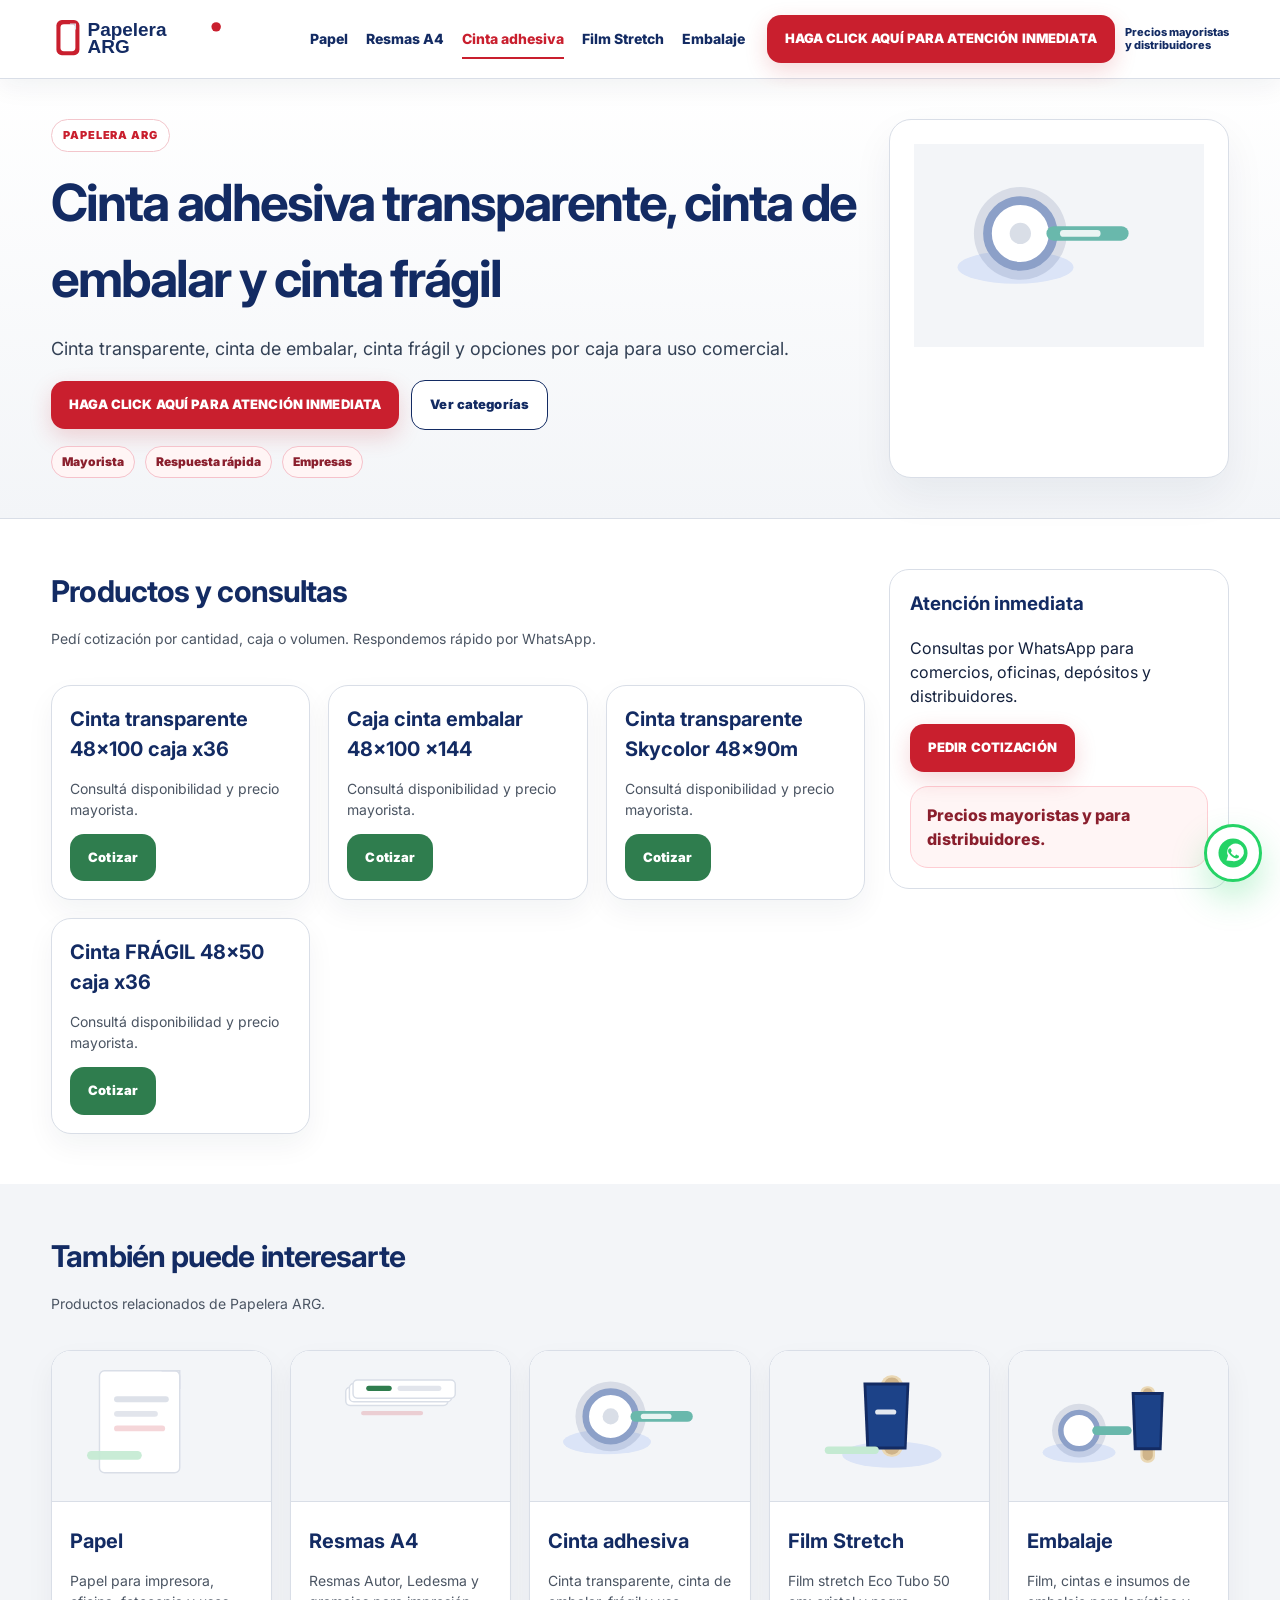
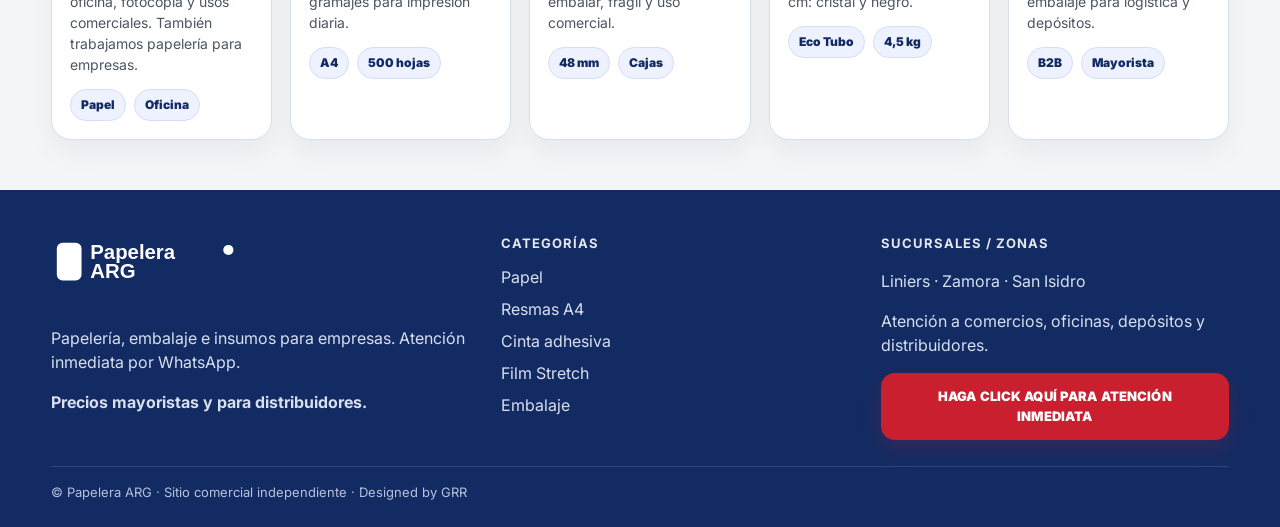
==== commit 29a7e6ac: "update" ====
--- a/cinta-adhesiva.html
+++ b/cinta-adhesiva.html
@@ -1 +1 @@
-<!doctype html><html lang="es-AR"><head><meta charset="utf-8"><meta name="viewport" content="width=device-width, initial-scale=1"><title>Cinta adhesiva transparente, cinta de embalar y cinta frágil | Papelera ARG</title><meta name="description" content="Cinta transparente, cinta de embalar, cinta frágil y opciones por caja para uso comercial."><link rel="canonical" href="https://www.papelera-arg.com.ar/cinta-adhesiva.html"><meta property="og:title" content="Cinta adhesiva transparente, cinta de embalar y cinta frágil | Papelera ARG"><meta property="og:description" content="Cinta transparente, cinta de embalar, cinta frágil y opciones por caja para uso comercial."><meta property="og:type" content="website"><link rel="icon" href="assets/img/favicon.svg" type="image/svg+xml"><link rel="preconnect" href="https://fonts.googleapis.com"><link rel="preconnect" href="https://fonts.gstatic.com" crossorigin><link href="https://fonts.googleapis.com/css2?family=Inter:wght@400;600;700;800;900&display=swap" rel="stylesheet"><link rel="stylesheet" href="assets/style.css"></head><body><header class="topbar"><div class="container nav"><a class="logo" href="index.html"><img src="assets/img/logo.svg" alt="Papelera ARG"></a><nav class="menu" data-menu><a class="" href="papel.html">Papel</a><a class="" href="resmas-a4.html">Resmas A4</a><a class="active" href="cinta-adhesiva.html">Cinta adhesiva</a><a class="" href="film-stretch.html">Film Stretch</a><a class="" href="embalaje.html">Embalaje</a></nav><div class="top-action"><a class="btn primary" href="https://wa.me/5491159468220?text=Hola%2C%20vengo%20de%20Papelera%20ARG.%20Quiero%20atenci%C3%B3n%20inmediata%20por%20una%20cotizaci%C3%B3n." target="_blank" rel="noopener">ATENCIÓN INMEDIATA</a><span class="micro">Precios mayoristas<br>y distribuidores</span></div><button class="mobile-toggle" data-menu-toggle>Menú</button></div></header><main><section class="page-hero"><div class="container content-grid"><div><span class="kicker">Papelera ARG</span><h1>Cinta adhesiva transparente, cinta de embalar y cinta frágil</h1><p>Cinta transparente, cinta de embalar, cinta frágil y opciones por caja para uso comercial.</p><div class="hero-actions"><a class="btn primary" href="https://wa.me/5491159468220?text=Hola%2C%20vengo%20de%20Papelera%20ARG.%20Quiero%20cotizar%20cinta%20adhesiva%20/%20cinta%20de%20embalar." target="_blank">ATENCIÓN INMEDIATA</a><a class="btn outline" href="index.html#productos">Ver categorías</a></div></div><div class="hero-visual"><img src="assets/img/cinta.svg" alt="Cinta adhesiva"></div></div></section><section class="section"><div class="container content-grid"><div><div class="section-head"><div><h2>Productos y consultas</h2><p>Pedí cotización por cantidad, caja o volumen.</p></div></div><div class="grid cols-3"><div class="card product"><h3>Cinta transparente 48x100 caja x36</h3><p>Consultá disponibilidad y precio mayorista.</p><a class="btn green" href="https://wa.me/5491159468220?text=Hola%2C%20vengo%20de%20Papelera%20ARG.%20Quiero%20cotizar%20cinta%20adhesiva%20/%20cinta%20de%20embalar.%20Producto%3A%20Cinta%20transparente%2048x100%20caja%20x36" target="_blank">Cotizar</a></div><div class="card product"><h3>Caja cinta embalar 48x100 x144</h3><p>Consultá disponibilidad y precio mayorista.</p><a class="btn green" href="https://wa.me/5491159468220?text=Hola%2C%20vengo%20de%20Papelera%20ARG.%20Quiero%20cotizar%20cinta%20adhesiva%20/%20cinta%20de%20embalar.%20Producto%3A%20Caja%20cinta%20embalar%2048x100%20x144" target="_blank">Cotizar</a></div><div class="card product"><h3>Cinta transparente Skycolor 48x90m</h3><p>Consultá disponibilidad y precio mayorista.</p><a class="btn green" href="https://wa.me/5491159468220?text=Hola%2C%20vengo%20de%20Papelera%20ARG.%20Quiero%20cotizar%20cinta%20adhesiva%20/%20cinta%20de%20embalar.%20Producto%3A%20Cinta%20transparente%20Skycolor%2048x90m" target="_blank">Cotizar</a></div><div class="card product"><h3>Cinta FRÁGIL 48x50 caja x36</h3><p>Consultá disponibilidad y precio mayorista.</p><a class="btn green" href="https://wa.me/5491159468220?text=Hola%2C%20vengo%20de%20Papelera%20ARG.%20Quiero%20cotizar%20cinta%20adhesiva%20/%20cinta%20de%20embalar.%20Producto%3A%20Cinta%20FR%C3%81GIL%2048x50%20caja%20x36" target="_blank">Cotizar</a></div></div></div><aside class="sidebox"><h3>Respuesta inmediata</h3><p>Consultas por WhatsApp para comercios, oficinas, depósitos y distribuidores.</p><a class="btn primary" href="https://wa.me/5491159468220?text=Hola%2C%20vengo%20de%20Papelera%20ARG.%20Quiero%20cotizar%20cinta%20adhesiva%20/%20cinta%20de%20embalar." target="_blank">PEDIR COTIZACIÓN</a><div style="height:14px"></div><div class="notice">Precios mayoristas y para distribuidores.</div></aside></div></section><section class="section alt"><div class="container"><div class="section-head"><div><h2>También puede interesarte</h2><p>Productos relacionados de Papelera ARG.</p></div></div><div class="grid cols-5"><a class="card cat-card" href="papel.html"><img src="assets/img/papel.svg" alt="Papel" loading="lazy"><div class="cat-body"><h3>Papel</h3><p>Papel para impresora, oficina, fotocopia y usos comerciales.</p><div class="tags"><span class="tag">Papel</span><span class="tag">Oficina</span></div></div></a><a class="card cat-card" href="resmas-a4.html"><img src="assets/img/resmas.svg" alt="Resmas A4" loading="lazy"><div class="cat-body"><h3>Resmas A4</h3><p>Resmas Autor, Ledesma y gramajes para impresión diaria.</p><div class="tags"><span class="tag">A4</span><span class="tag">500 hojas</span></div></div></a><a class="card cat-card" href="cinta-adhesiva.html"><img src="assets/img/cinta.svg" alt="Cinta adhesiva" loading="lazy"><div class="cat-body"><h3>Cinta adhesiva</h3><p>Cinta transparente, cinta de embalar, frágil y uso comercial.</p><div class="tags"><span class="tag">48 mm</span><span class="tag">Cajas</span></div></div></a><a class="card cat-card" href="film-stretch.html"><img src="assets/img/film.svg" alt="Film Stretch" loading="lazy"><div class="cat-body"><h3>Film Stretch</h3><p>Film stretch Eco Tubo 50 cm: cristal y negro.</p><div class="tags"><span class="tag">Eco Tubo</span><span class="tag">4,5 kg</span></div></div></a><a class="card cat-card" href="embalaje.html"><img src="assets/img/embalaje.svg" alt="Embalaje" loading="lazy"><div class="cat-body"><h3>Embalaje</h3><p>Film, cintas e insumos de embalaje para logística y depósitos.</p><div class="tags"><span class="tag">B2B</span><span class="tag">Mayorista</span></div></div></a></div></div></section></main><footer class="footer"><div class="container"><div class="footer-grid"><div><img src="assets/img/logo.svg" alt="Papelera ARG" style="height:58px;filter:brightness(0) invert(1);margin-bottom:12px"><p>Papelería, embalaje e insumos para empresas. Atención inmediata por WhatsApp.</p><p><strong>Precios mayoristas y para distribuidores.</strong></p></div><div><h4>Categorías</h4><div class="footer-links"><a href="papel.html">Papel</a><a href="resmas-a4.html">Resmas A4</a><a href="cinta-adhesiva.html">Cinta adhesiva</a><a href="film-stretch.html">Film Stretch</a><a href="embalaje.html">Embalaje</a></div></div><div><h4>Sucursales / zonas</h4><p>Liniers · Zamora · San Isidro</p><p>Atención a comercios, oficinas, depósitos y distribuidores.</p><a class="btn primary" href="https://wa.me/5491159468220?text=Hola%2C%20vengo%20de%20Papelera%20ARG.%20Quiero%20pedir%20una%20cotizaci%C3%B3n." target="_blank">WhatsApp directo</a></div></div><div class="copy">© Papelera ARG · Sitio comercial independiente · Designed by GRR</div></div></footer><a class="float-wa" href="https://wa.me/5491159468220?text=Hola%2C%20vengo%20de%20Papelera%20ARG.%20Quiero%20pedir%20una%20cotizaci%C3%B3n." target="_blank">☎</a><script src="assets/app.js"></script></body></html>+<!doctype html><html lang="es-AR"><head><meta charset="utf-8"><meta name="viewport" content="width=device-width, initial-scale=1"><title>Cinta adhesiva transparente, cinta de embalar y cinta frágil | Papelera ARG</title><meta name="description" content="Cinta transparente, cinta de embalar, cinta frágil y opciones por caja para uso comercial."><link rel="canonical" href="https://www.papelera-arg.com.ar/cinta-adhesiva.html"><meta property="og:title" content="Cinta adhesiva transparente, cinta de embalar y cinta frágil | Papelera ARG"><meta property="og:description" content="Cinta transparente, cinta de embalar, cinta frágil y opciones por caja para uso comercial."><meta property="og:type" content="website"><link rel="icon" href="assets/img/favicon.svg" type="image/svg+xml"><link rel="preconnect" href="https://fonts.googleapis.com"><link rel="preconnect" href="https://fonts.gstatic.com" crossorigin><link href="https://fonts.googleapis.com/css2?family=Inter:wght@400;600;700;800;900&display=swap" rel="stylesheet"><link rel="stylesheet" href="assets/style.css"></head><body><header class="topbar"><div class="container nav"><a class="logo" href="index.html"><img src="assets/img/logo.svg" alt="Papelera ARG"></a><nav class="menu" data-menu><a class="" href="papel.html">Papel</a><a class="" href="resmas-a4.html">Resmas A4</a><a class="active" href="cinta-adhesiva.html">Cinta adhesiva</a><a class="" href="film-stretch.html">Film Stretch</a><a class="" href="embalaje.html">Embalaje</a></nav><div class="top-action"><a class="btn primary" href="https://wa.me/5491159468220?text=Hola%2C%20vengo%20de%20Papelera%20ARG.%20Quiero%20atenci%C3%B3n%20inmediata%20por%20una%20cotizaci%C3%B3n." target="_blank" rel="noopener">HAGA CLICK AQUÍ PARA ATENCIÓN INMEDIATA</a><span class="micro">Precios mayoristas<br>y distribuidores</span></div><button class="mobile-toggle" data-menu-toggle>Menú</button></div></header><main><section class="page-hero"><div class="container content-grid"><div><span class="kicker">Papelera ARG</span><h1>Cinta adhesiva transparente, cinta de embalar y cinta frágil</h1><p>Cinta transparente, cinta de embalar, cinta frágil y opciones por caja para uso comercial.</p><div class="hero-actions"><a class="btn primary" href="https://wa.me/5491159468220?text=Hola%2C%20vengo%20de%20Papelera%20ARG.%20Quiero%20cotizar%20cinta%20adhesiva%20/%20cinta%20de%20embalar." target="_blank">HAGA CLICK AQUÍ PARA ATENCIÓN INMEDIATA</a><a class="btn outline" href="index.html#productos">Ver categorías</a></div><div class="quick-links"><span class="tag">Mayorista</span><span class="tag">Respuesta rápida</span><span class="tag">Empresas</span></div></div><div class="hero-visual"><img src="assets/img/cinta.svg" alt="Cinta adhesiva"></div></div></section><section class="section"><div class="container content-grid"><div><div class="section-head"><div><h2>Productos y consultas</h2><p>Pedí cotización por cantidad, caja o volumen. Respondemos rápido por WhatsApp.</p></div></div><div class="grid cols-3"><div class="card product"><h3>Cinta transparente 48x100 caja x36</h3><p>Consultá disponibilidad y precio mayorista.</p><a class="btn green" href="https://wa.me/5491159468220?text=Hola%2C%20vengo%20de%20Papelera%20ARG.%20Quiero%20cotizar%20cinta%20adhesiva%20/%20cinta%20de%20embalar.%20Producto%3A%20Cinta%20transparente%2048x100%20caja%20x36" target="_blank">Cotizar</a></div><div class="card product"><h3>Caja cinta embalar 48x100 x144</h3><p>Consultá disponibilidad y precio mayorista.</p><a class="btn green" href="https://wa.me/5491159468220?text=Hola%2C%20vengo%20de%20Papelera%20ARG.%20Quiero%20cotizar%20cinta%20adhesiva%20/%20cinta%20de%20embalar.%20Producto%3A%20Caja%20cinta%20embalar%2048x100%20x144" target="_blank">Cotizar</a></div><div class="card product"><h3>Cinta transparente Skycolor 48x90m</h3><p>Consultá disponibilidad y precio mayorista.</p><a class="btn green" href="https://wa.me/5491159468220?text=Hola%2C%20vengo%20de%20Papelera%20ARG.%20Quiero%20cotizar%20cinta%20adhesiva%20/%20cinta%20de%20embalar.%20Producto%3A%20Cinta%20transparente%20Skycolor%2048x90m" target="_blank">Cotizar</a></div><div class="card product"><h3>Cinta FRÁGIL 48x50 caja x36</h3><p>Consultá disponibilidad y precio mayorista.</p><a class="btn green" href="https://wa.me/5491159468220?text=Hola%2C%20vengo%20de%20Papelera%20ARG.%20Quiero%20cotizar%20cinta%20adhesiva%20/%20cinta%20de%20embalar.%20Producto%3A%20Cinta%20FR%C3%81GIL%2048x50%20caja%20x36" target="_blank">Cotizar</a></div></div></div><aside class="sidebox"><h3>Atención inmediata</h3><p>Consultas por WhatsApp para comercios, oficinas, depósitos y distribuidores.</p><a class="btn primary" href="https://wa.me/5491159468220?text=Hola%2C%20vengo%20de%20Papelera%20ARG.%20Quiero%20cotizar%20cinta%20adhesiva%20/%20cinta%20de%20embalar." target="_blank">PEDIR COTIZACIÓN</a><div style="height:14px"></div><div class="notice">Precios mayoristas y para distribuidores.</div></aside></div></section><section class="section alt"><div class="container"><div class="section-head"><div><h2>También puede interesarte</h2><p>Productos relacionados de Papelera ARG.</p></div></div><div class="grid cols-5"><a class="card cat-card" href="papel.html"><img src="assets/img/papel.svg" alt="Papel" loading="lazy"><div class="cat-body"><h3>Papel</h3><p>Papel para impresora, oficina, fotocopia y usos comerciales. También trabajamos papelería para empresas.</p><div class="tags"><span class="tag">Papel</span><span class="tag">Oficina</span></div></div></a><a class="card cat-card" href="resmas-a4.html"><img src="assets/img/resmas.svg" alt="Resmas A4" loading="lazy"><div class="cat-body"><h3>Resmas A4</h3><p>Resmas Autor, Ledesma y gramajes para impresión diaria.</p><div class="tags"><span class="tag">A4</span><span class="tag">500 hojas</span></div></div></a><a class="card cat-card" href="cinta-adhesiva.html"><img src="assets/img/cinta.svg" alt="Cinta adhesiva" loading="lazy"><div class="cat-body"><h3>Cinta adhesiva</h3><p>Cinta transparente, cinta de embalar, frágil y uso comercial.</p><div class="tags"><span class="tag">48 mm</span><span class="tag">Cajas</span></div></div></a><a class="card cat-card" href="film-stretch.html"><img src="assets/img/film.svg" alt="Film Stretch" loading="lazy"><div class="cat-body"><h3>Film Stretch</h3><p>Film stretch Eco Tubo 50 cm: cristal y negro.</p><div class="tags"><span class="tag">Eco Tubo</span><span class="tag">4,5 kg</span></div></div></a><a class="card cat-card" href="embalaje.html"><img src="assets/img/embalaje.svg" alt="Embalaje" loading="lazy"><div class="cat-body"><h3>Embalaje</h3><p>Film, cintas e insumos de embalaje para logística y depósitos.</p><div class="tags"><span class="tag">B2B</span><span class="tag">Mayorista</span></div></div></a></div></div></section></main><footer class="footer"><div class="container"><div class="footer-grid"><div><img src="assets/img/logo.svg" alt="Papelera ARG" style="height:58px;filter:brightness(0) invert(1);margin-bottom:12px"><p>Papelería, embalaje e insumos para empresas. Atención inmediata por WhatsApp.</p><p><strong>Precios mayoristas y para distribuidores.</strong></p></div><div><h4>Categorías</h4><div class="footer-links"><a href="papel.html">Papel</a><a href="resmas-a4.html">Resmas A4</a><a href="cinta-adhesiva.html">Cinta adhesiva</a><a href="film-stretch.html">Film Stretch</a><a href="embalaje.html">Embalaje</a></div></div><div><h4>Sucursales / zonas</h4><p>Liniers · Zamora · San Isidro</p><p>Atención a comercios, oficinas, depósitos y distribuidores.</p><a class="btn primary" href="https://wa.me/5491159468220?text=Hola%2C%20vengo%20de%20Papelera%20ARG.%20Quiero%20pedir%20una%20cotizaci%C3%B3n." target="_blank">HAGA CLICK AQUÍ PARA ATENCIÓN INMEDIATA</a></div></div><div class="copy">© Papelera ARG · Sitio comercial independiente · Designed by GRR</div></div></footer><a class="float-wa" aria-label="WhatsApp" href="https://wa.me/5491159468220?text=Hola%2C%20vengo%20de%20Papelera%20ARG.%20Quiero%20pedir%20una%20cotizaci%C3%B3n." target="_blank"><img src="assets/img/wa.svg" alt="WhatsApp"></a><script src="assets/app.js"></script></body></html>
--- a/assets/style.css
+++ b/assets/style.css
@@ -1,2 +1,86 @@
 
-:root{--blue:#2563eb;--blue2:#1d4ed8;--green:#0f766e;--ink:#111827;--muted:#64748b;--line:#e2e8f0;--soft:#f8fafc;--wa:#22c55e}*{box-sizing:border-box}body{margin:0;font-family:Inter,Arial,sans-serif;color:var(--ink);background:#fff;line-height:1.45}a{text-decoration:none;color:inherit}.container{width:min(1180px,92%);margin:auto}.topbar{position:sticky;top:0;z-index:50;background:#fff;border-bottom:1px solid var(--line);box-shadow:0 4px 20px rgba(15,23,42,.06)}.nav{height:76px;display:flex;align-items:center;gap:24px}.logo img{height:52px}.menu{display:flex;gap:18px;margin-left:auto;font-weight:800;font-size:14px}.menu a{padding:12px 4px;color:#334155}.menu a:hover,.menu a.active{color:var(--green)}.top-action{display:flex;align-items:center;gap:10px}.btn{display:inline-flex;align-items:center;justify-content:center;border-radius:999px;padding:13px 20px;font-weight:900;font-size:13px;letter-spacing:.02em;border:0}.primary{background:var(--blue);color:#fff}.primary:hover{background:var(--blue2)}.green{background:var(--green);color:#fff}.outline{border:1px solid var(--line);background:#fff;color:var(--ink)}.micro{font-size:11px;color:var(--muted);font-weight:700;line-height:1.2}.mobile-toggle{display:none;border:1px solid var(--line);background:#fff;border-radius:999px;padding:10px 14px;font-weight:900}.hero{background:linear-gradient(180deg,#fff 0,#f8fafc 100%);padding:58px 0 40px}.hero-grid,.eco-box{display:grid;grid-template-columns:1fr 1fr;gap:54px;align-items:center}.kicker{display:inline-flex;background:#ecfdf5;color:var(--green);border:1px solid #99f6e4;padding:7px 12px;border-radius:999px;text-transform:uppercase;font-size:12px;font-weight:900;letter-spacing:.08em}.hero h1{font-size:clamp(38px,5vw,70px);line-height:.96;margin:18px 0 14px;letter-spacing:-.05em}.lead{font-size:20px;color:#334155;max-width:620px;margin:0 0 22px}.hero-actions{display:flex;gap:12px;flex-wrap:wrap;align-items:center}.hero-visual{background:#fff;border:1px solid var(--line);border-radius:28px;padding:20px;box-shadow:0 22px 60px rgba(15,23,42,.10)}.hero-visual img{width:100%;display:block}.trust-row{display:grid;grid-template-columns:repeat(3,1fr);gap:12px;margin-top:28px}.trust{background:#fff;border:1px solid var(--line);border-radius:18px;padding:16px}.trust strong{display:block;margin-bottom:4px}.trust span,.cat-body p,.section-head p,.branch p,.product p{color:var(--muted);font-size:14px}.section{padding:56px 0}.section.alt{background:var(--soft)}.section-head{display:flex;align-items:end;justify-content:space-between;gap:18px;margin-bottom:22px}.section-head h2{margin:0;font-size:30px;letter-spacing:-.03em}.grid{display:grid;gap:18px}.cols-5{grid-template-columns:repeat(5,1fr)}.cols-3{grid-template-columns:repeat(3,1fr)}.card{background:#fff;border:1px solid var(--line);border-radius:20px;overflow:hidden;box-shadow:0 14px 34px rgba(15,23,42,.06)}.cat-card{transition:.18s}.cat-card:hover{transform:translateY(-3px);box-shadow:0 22px 45px rgba(15,23,42,.10)}.cat-card img{width:100%;aspect-ratio:1.5/1;object-fit:cover;border-bottom:1px solid var(--line)}.cat-body,.product{padding:18px}.cat-body h3,.product h3{margin:0 0 8px;font-size:19px}.tags{display:flex;gap:8px;flex-wrap:wrap}.tag{font-size:12px;background:#ecfdf5;color:var(--green);padding:6px 9px;border-radius:999px;font-weight:900}.eco-band{background:linear-gradient(135deg,#ecfdf5,#eff6ff);border-top:1px solid var(--line);border-bottom:1px solid var(--line);padding:54px 0}.eco-title{font-size:38px;line-height:1.05;margin:12px 0}.eco-list{display:grid;gap:12px}.eco-item{background:#fff;border:1px solid var(--line);border-left:6px solid var(--green);border-radius:16px;padding:17px;font-weight:900}.branch-grid{display:grid;grid-template-columns:repeat(3,1fr);gap:16px}.branch{border:1px solid var(--line);border-radius:18px;padding:18px;background:#fff}.footer{background:#0f172a;color:#e5e7eb;padding:46px 0 26px}.footer-grid{display:grid;grid-template-columns:1.2fr 1fr 1fr;gap:32px}.footer p{color:#cbd5e1}.footer h4{margin:0 0 12px;text-transform:uppercase;font-size:13px;letter-spacing:.08em}.footer-links{display:grid;gap:8px;color:#cbd5e1}.copy{border-top:1px solid rgba(255,255,255,.12);margin-top:30px;padding-top:18px;color:#94a3b8;font-size:13px}.float-wa{position:fixed;right:20px;bottom:20px;width:58px;height:58px;border-radius:50%;background:var(--wa);color:#fff;display:flex;align-items:center;justify-content:center;font-size:28px;font-weight:900;box-shadow:0 18px 38px rgba(34,197,94,.38);z-index:60}.page-hero{background:#f8fafc;border-bottom:1px solid var(--line);padding:42px 0}.page-hero h1{font-size:clamp(34px,4vw,58px);margin:14px 0 10px;letter-spacing:-.04em}.page-hero p{max-width:760px;color:#334155;font-size:19px}.content-grid{display:grid;grid-template-columns:1fr 360px;gap:24px}.sidebox{background:#fff;border:1px solid var(--line);border-radius:20px;padding:20px;align-self:start;position:sticky;top:96px}.notice{background:#eff6ff;border:1px solid #bfdbfe;border-radius:18px;padding:18px;color:#1e3a8a;font-weight:800}@media(max-width:980px){.menu{display:none;position:absolute;left:4%;right:4%;top:77px;background:#fff;border:1px solid var(--line);border-radius:18px;padding:14px;box-shadow:0 18px 45px rgba(15,23,42,.12)}.menu.open{display:grid}.mobile-toggle{display:block;margin-left:auto}.top-action .micro{display:none}.hero-grid,.eco-box,.content-grid{grid-template-columns:1fr}.cols-5{grid-template-columns:repeat(2,1fr)}.cols-3,.branch-grid,.footer-grid,.trust-row{grid-template-columns:1fr}.nav{gap:12px}.logo img{height:44px}.btn{padding:12px 14px}.top-action .btn{font-size:12px}}@media(max-width:540px){.cols-5{grid-template-columns:1fr}.hero{padding-top:36px}.section{padding:38px 0}.hero-actions{align-items:stretch}.hero-actions .btn{width:100%}.top-action .btn{font-size:11px;padding:11px 12px}.nav{height:70px}.menu{top:71px}.hero h1{font-size:42px}.lead{font-size:17px}.eco-title{font-size:31px}.float-wa{width:54px;height:54px}}
+:root{
+  --navy:#132b63;
+  --navy2:#0f2250;
+  --red:#c91f2e;
+  --red2:#ab1b28;
+  --green:#2f7d4e;
+  --ink:#14213d;
+  --muted:#4b5563;
+  --line:#d9dee7;
+  --soft:#f3f5f8;
+  --soft2:#eef1f5;
+  --wa:#25D366;
+}
+*{box-sizing:border-box}
+html{scroll-behavior:smooth}
+body{margin:0;font-family:Inter,Arial,sans-serif;color:var(--ink);background:#fff;line-height:1.5}
+a{text-decoration:none;color:inherit}
+img{max-width:100%}
+.container{width:min(1180px,92%);margin:auto}
+.topbar{position:sticky;top:0;z-index:50;background:#fff;border-bottom:1px solid var(--line);box-shadow:0 8px 24px rgba(20,33,61,.06)}
+.nav{min-height:78px;display:flex;align-items:center;gap:22px}
+.logo img{height:54px;display:block}
+.menu{display:flex;gap:18px;margin-left:auto;font-weight:800;font-size:14px}
+.menu a{padding:8px 0;color:var(--navy);border-bottom:2px solid transparent}
+.menu a:hover,.menu a.active{color:var(--red);border-color:var(--red)}
+.top-action{display:flex;align-items:center;gap:10px}
+.btn{display:inline-flex;align-items:center;justify-content:center;border-radius:14px;padding:14px 18px;font-weight:900;font-size:13px;letter-spacing:.01em;border:0;transition:.18s;text-align:center}
+.primary{background:var(--red);color:#fff;box-shadow:0 8px 22px rgba(201,31,46,.18)}
+.primary:hover{background:var(--red2)}
+.green{background:var(--green);color:#fff}
+.outline{border:1px solid var(--navy);background:#fff;color:var(--navy)}
+.micro{font-size:11px;color:var(--navy);font-weight:800;line-height:1.2;max-width:120px}
+.mobile-toggle{display:none;border:1px solid var(--line);background:#fff;border-radius:12px;padding:10px 12px;font-weight:900;color:var(--navy)}
+.hero{background:linear-gradient(180deg,#fff 0,var(--soft) 100%);padding:54px 0 34px}
+.hero-grid,.eco-box{display:grid;grid-template-columns:1.08fr .92fr;gap:34px;align-items:center}
+.kicker{display:inline-flex;background:#fff;color:var(--red);border:1px solid #f3c6cc;padding:7px 11px;border-radius:999px;text-transform:uppercase;font-size:11px;font-weight:900;letter-spacing:.08em}
+.hero h1{font-size:clamp(34px,5vw,58px);line-height:1.02;margin:16px 0 12px;letter-spacing:-.04em;color:var(--navy)}
+.lead{font-size:18px;color:#334155;max-width:760px;margin:0 0 20px}
+.hero-actions{display:flex;gap:12px;flex-wrap:wrap;align-items:center}
+.hero-visual{background:#fff;border:1px solid var(--line);border-radius:22px;padding:24px;box-shadow:0 18px 42px rgba(20,33,61,.06)}
+.hero-visual h3{margin:0 0 12px;color:var(--navy);font-size:20px}
+.hero-list{display:grid;gap:10px}
+.hero-list div{background:var(--soft);border:1px solid var(--line);border-left:4px solid var(--red);border-radius:12px;padding:12px 14px;font-weight:700;color:var(--navy)}
+.hero-note{margin-top:14px;color:var(--muted);font-size:14px}
+.trust-row{display:grid;grid-template-columns:repeat(3,1fr);gap:12px;margin-top:22px}
+.trust{background:#fff;border:1px solid var(--line);border-radius:16px;padding:15px}
+.trust strong{display:block;margin-bottom:4px;color:var(--navy)}
+.trust span,.cat-body p,.section-head p,.branch p,.product p,.mini-text{color:var(--muted);font-size:14px}
+.section{padding:50px 0}
+.section.alt{background:var(--soft)}
+.section-head{display:flex;align-items:end;justify-content:space-between;gap:18px;margin-bottom:22px}
+.section-head h2{margin:0;font-size:30px;letter-spacing:-.03em;color:var(--navy)}
+.grid{display:grid;gap:18px}
+.cols-5{grid-template-columns:repeat(5,1fr)}
+.cols-4{grid-template-columns:repeat(4,1fr)}
+.cols-3{grid-template-columns:repeat(3,1fr)}
+.card{background:#fff;border:1px solid var(--line);border-radius:20px;overflow:hidden;box-shadow:0 12px 28px rgba(20,33,61,.05)}
+.cat-card{transition:.18s}
+.cat-card:hover{transform:translateY(-3px);box-shadow:0 18px 36px rgba(20,33,61,.10)}
+.cat-card img{width:100%;aspect-ratio:1.45/1;object-fit:cover;border-bottom:1px solid var(--line);background:#f8fafc}
+.cat-body,.product{padding:18px}
+.cat-body h3,.product h3{margin:0 0 8px;font-size:20px;color:var(--navy)}
+.tags{display:flex;gap:8px;flex-wrap:wrap;margin-top:10px}
+.tag{font-size:12px;background:#eef2ff;color:var(--navy);padding:6px 10px;border-radius:999px;font-weight:900;border:1px solid #d7def3}
+.secondary-strip{display:grid;grid-template-columns:repeat(4,1fr);gap:12px;margin-top:18px}
+.secondary-item{background:#fff;border:1px dashed #c8cfdb;border-radius:14px;padding:14px;text-align:center;font-weight:800;color:var(--navy)}
+.eco-band{background:linear-gradient(135deg,#f7faf8,#eef4ef);border-top:1px solid var(--line);border-bottom:1px solid var(--line);padding:50px 0}
+.eco-title{font-size:40px;line-height:1.03;margin:10px 0;color:var(--navy)}
+.eco-list{display:grid;gap:12px}
+.eco-item{background:#fff;border:1px solid #cfe1d4;border-left:6px solid var(--green);border-radius:16px;padding:16px;font-weight:900;color:#214f34}
+.branch-grid{display:grid;grid-template-columns:repeat(3,1fr);gap:16px}
+.branch{border:1px solid var(--line);border-radius:18px;padding:18px;background:#fff}
+.branch strong{color:var(--navy)}
+.footer{background:var(--navy);color:#e5e7eb;padding:44px 0 24px}
+.footer-grid{display:grid;grid-template-columns:1.2fr 1fr 1fr;gap:32px}
+.footer p{color:#d8dfef}.footer h4{margin:0 0 12px;text-transform:uppercase;font-size:13px;letter-spacing:.08em}.footer-links{display:grid;gap:8px;color:#d8dfef}.copy{border-top:1px solid rgba(255,255,255,.12);margin-top:26px;padding-top:16px;color:#b6c1db;font-size:13px}
+.float-wa{position:fixed;right:18px;bottom:18px;width:58px;height:58px;border-radius:50%;background:#fff;display:flex;align-items:center;justify-content:center;box-shadow:0 16px 34px rgba(37,211,102,.28);z-index:60;border:3px solid var(--wa)}
+.float-wa img{width:30px;height:30px;display:block}
+.page-hero{background:linear-gradient(180deg,#fff 0,var(--soft) 100%);border-bottom:1px solid var(--line);padding:40px 0}
+.page-hero h1{font-size:clamp(32px,4vw,52px);margin:12px 0 10px;letter-spacing:-.04em;color:var(--navy)}
+.page-hero p{max-width:760px;color:#334155;font-size:18px}.content-grid{display:grid;grid-template-columns:1fr 340px;gap:24px}.sidebox{background:#fff;border:1px solid var(--line);border-radius:20px;padding:20px;align-self:start;position:sticky;top:96px}.sidebox h3{color:var(--navy);margin-top:0}.notice{background:#fff5f5;border:1px solid #fecdd3;border-radius:18px;padding:16px;color:#8a1f2d;font-weight:800}
+.quick-links{display:flex;flex-wrap:wrap;gap:10px;margin-top:16px}
+.quick-links .tag{background:#fff5f5;color:#8a1f2d;border-color:#f5c2cb}
+@media(max-width:980px){.menu{display:none;position:absolute;left:4%;right:4%;top:78px;background:#fff;border:1px solid var(--line);border-radius:18px;padding:14px;box-shadow:0 18px 45px rgba(15,23,42,.12)}.menu.open{display:grid}.mobile-toggle{display:block;margin-left:auto}.top-action{display:flex;gap:8px;margin-left:auto}.top-action .btn{font-size:11px;padding:10px 12px;line-height:1.2}.top-action .micro{display:none}.hero-grid,.eco-box,.content-grid{grid-template-columns:1fr}.cols-5,.cols-4{grid-template-columns:repeat(2,1fr)}.cols-3,.branch-grid,.footer-grid,.trust-row,.secondary-strip{grid-template-columns:1fr}.nav{gap:12px}.logo img{height:46px}.btn{padding:12px 14px}.hero h1{font-size:42px}.lead{font-size:17px}}
+@media(max-width:540px){.cols-5,.cols-4{grid-template-columns:1fr}.hero{padding-top:34px}.section{padding:38px 0}.hero-actions{align-items:stretch}.hero-actions .btn{width:100%}.nav{min-height:72px}.menu{top:72px}.hero h1{font-size:36px}.eco-title{font-size:31px}.float-wa{width:54px;height:54px}.section-head h2{font-size:26px}.logo img{height:42px}.top-action .btn{font-size:10px;padding:9px 10px}.mobile-toggle{padding:8px 10px}}
